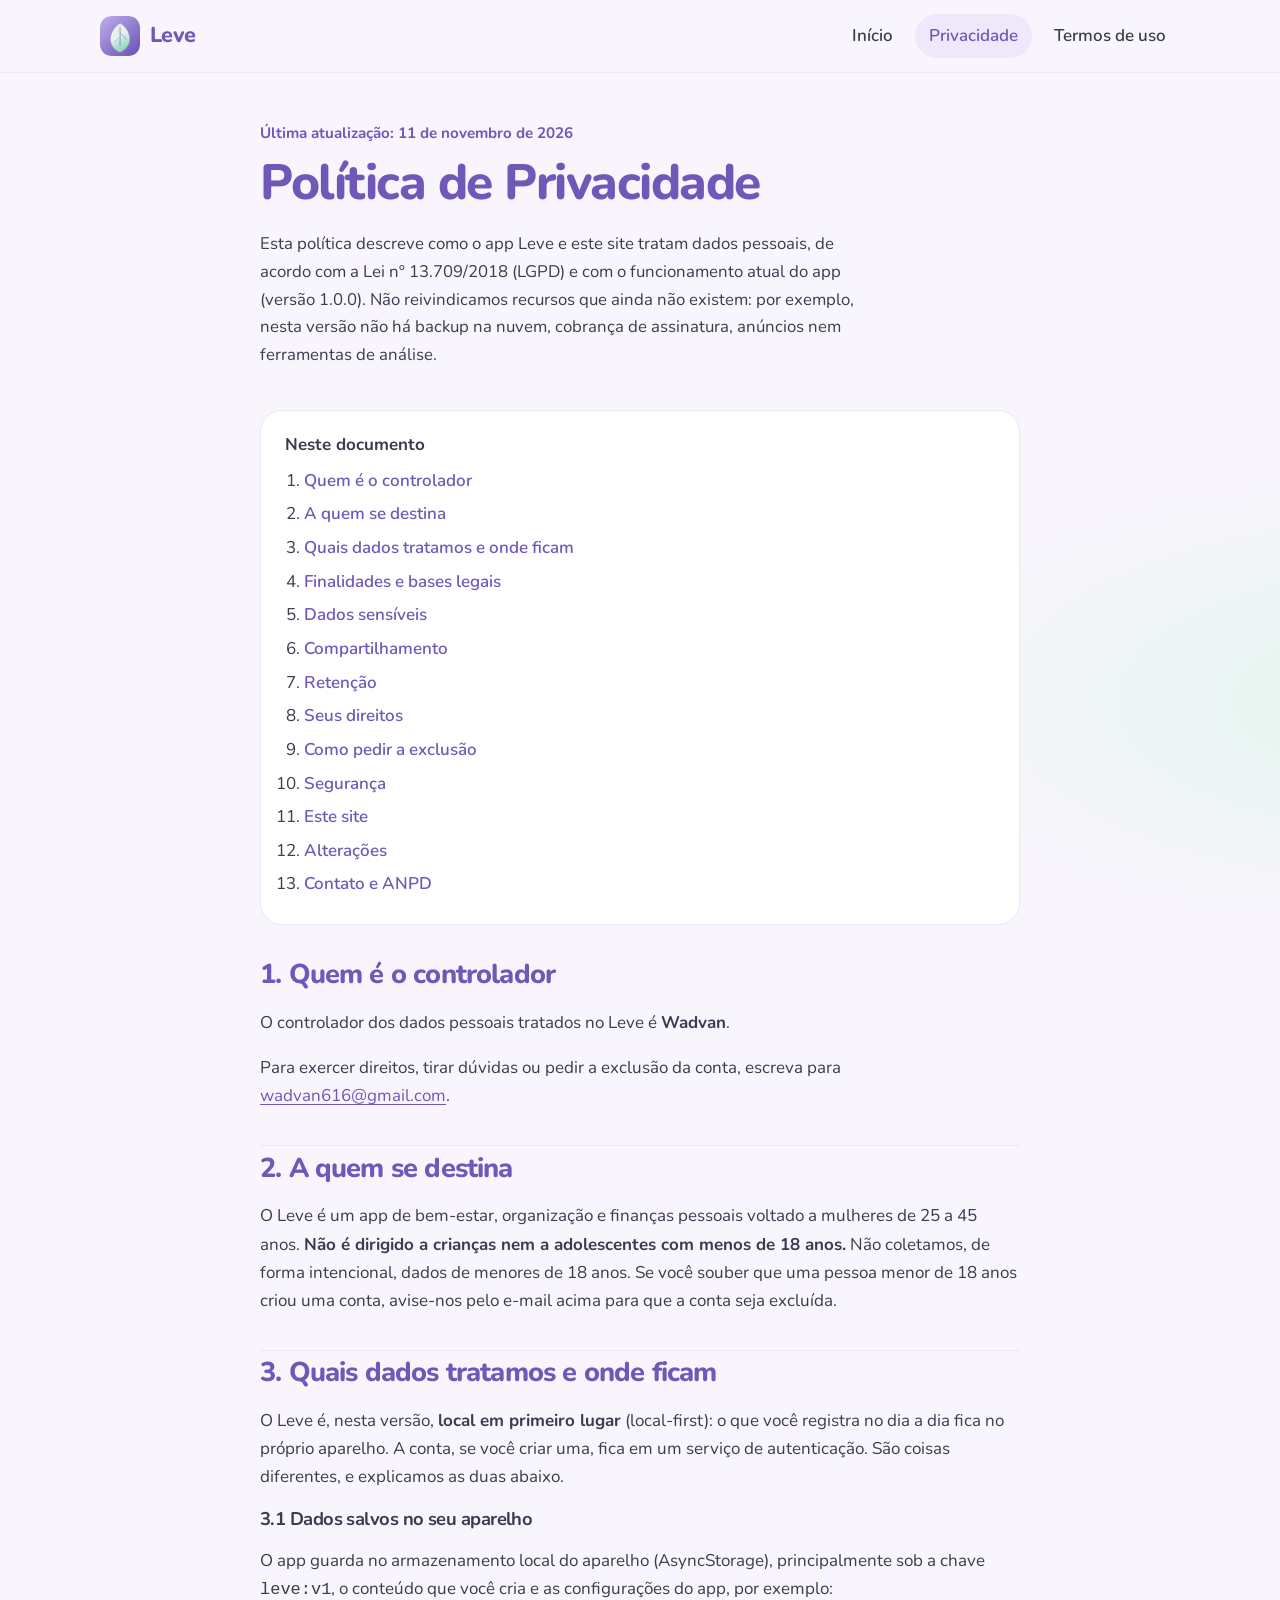
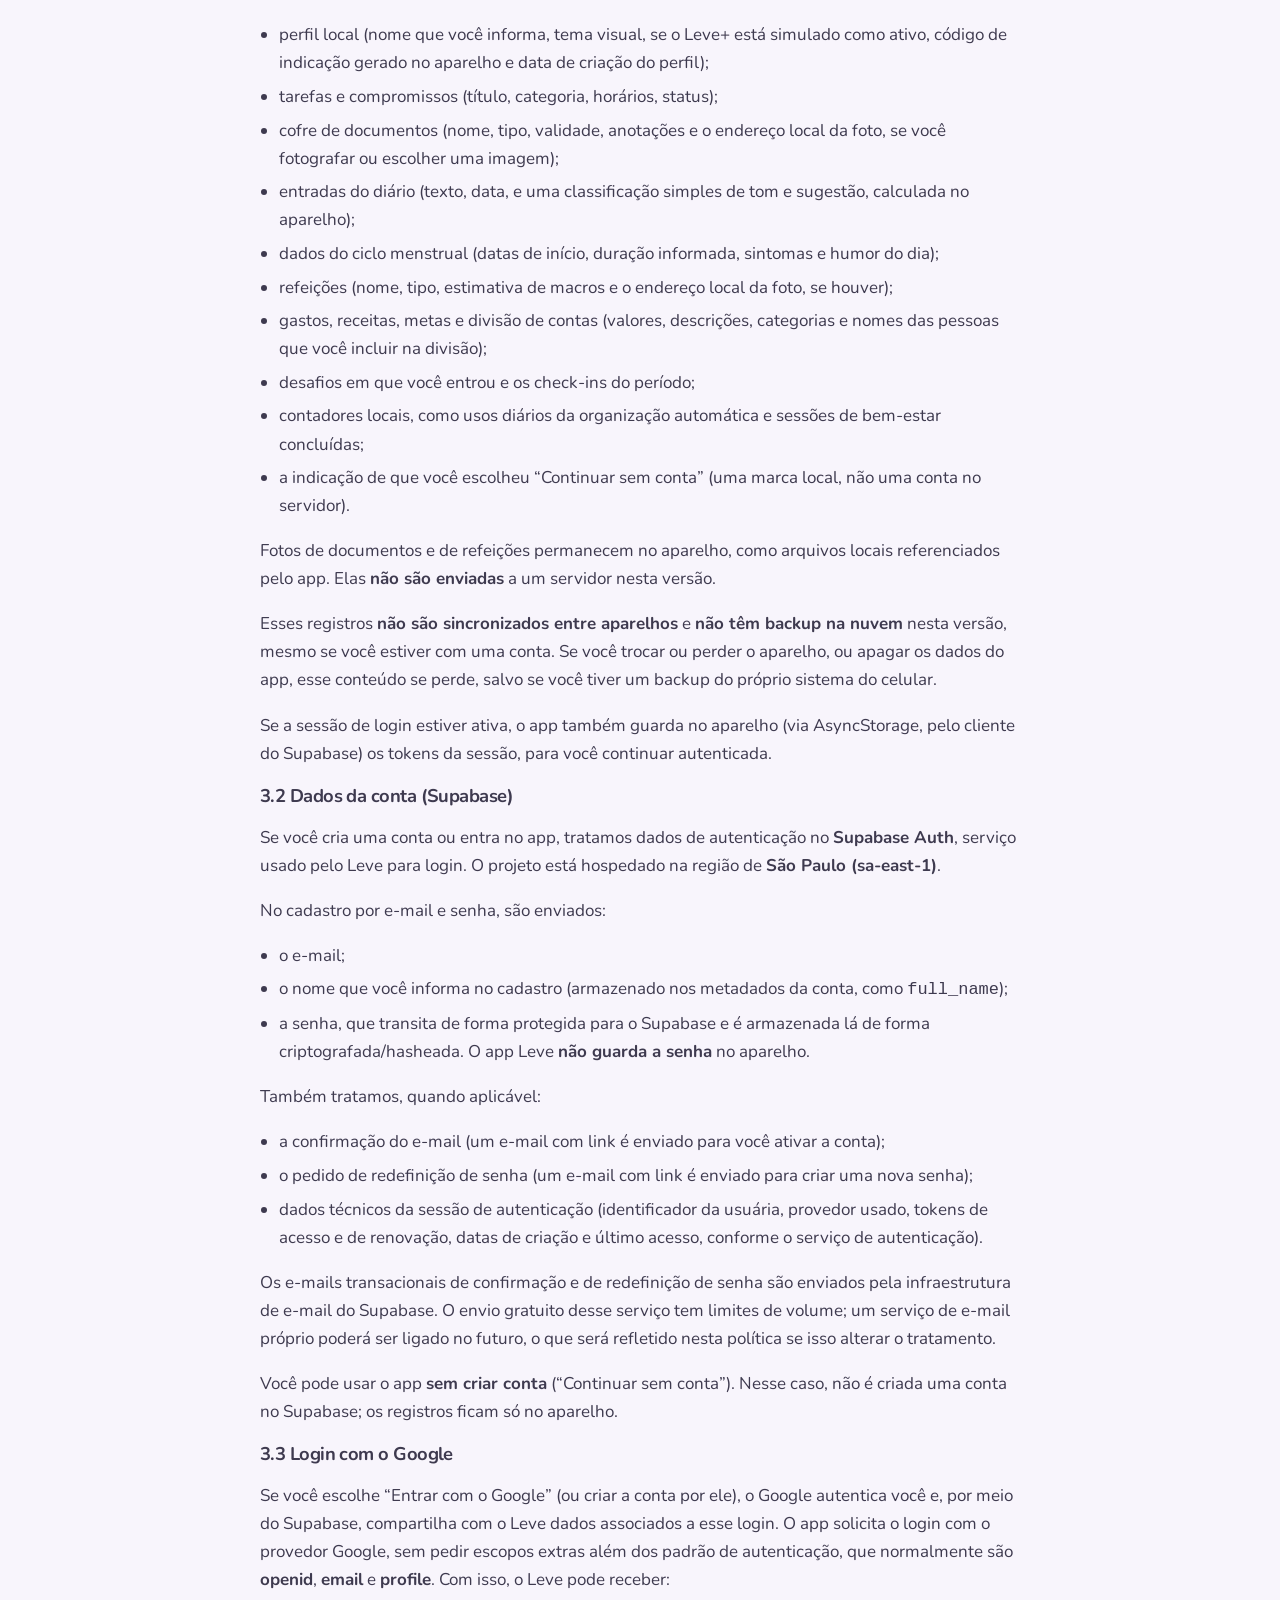
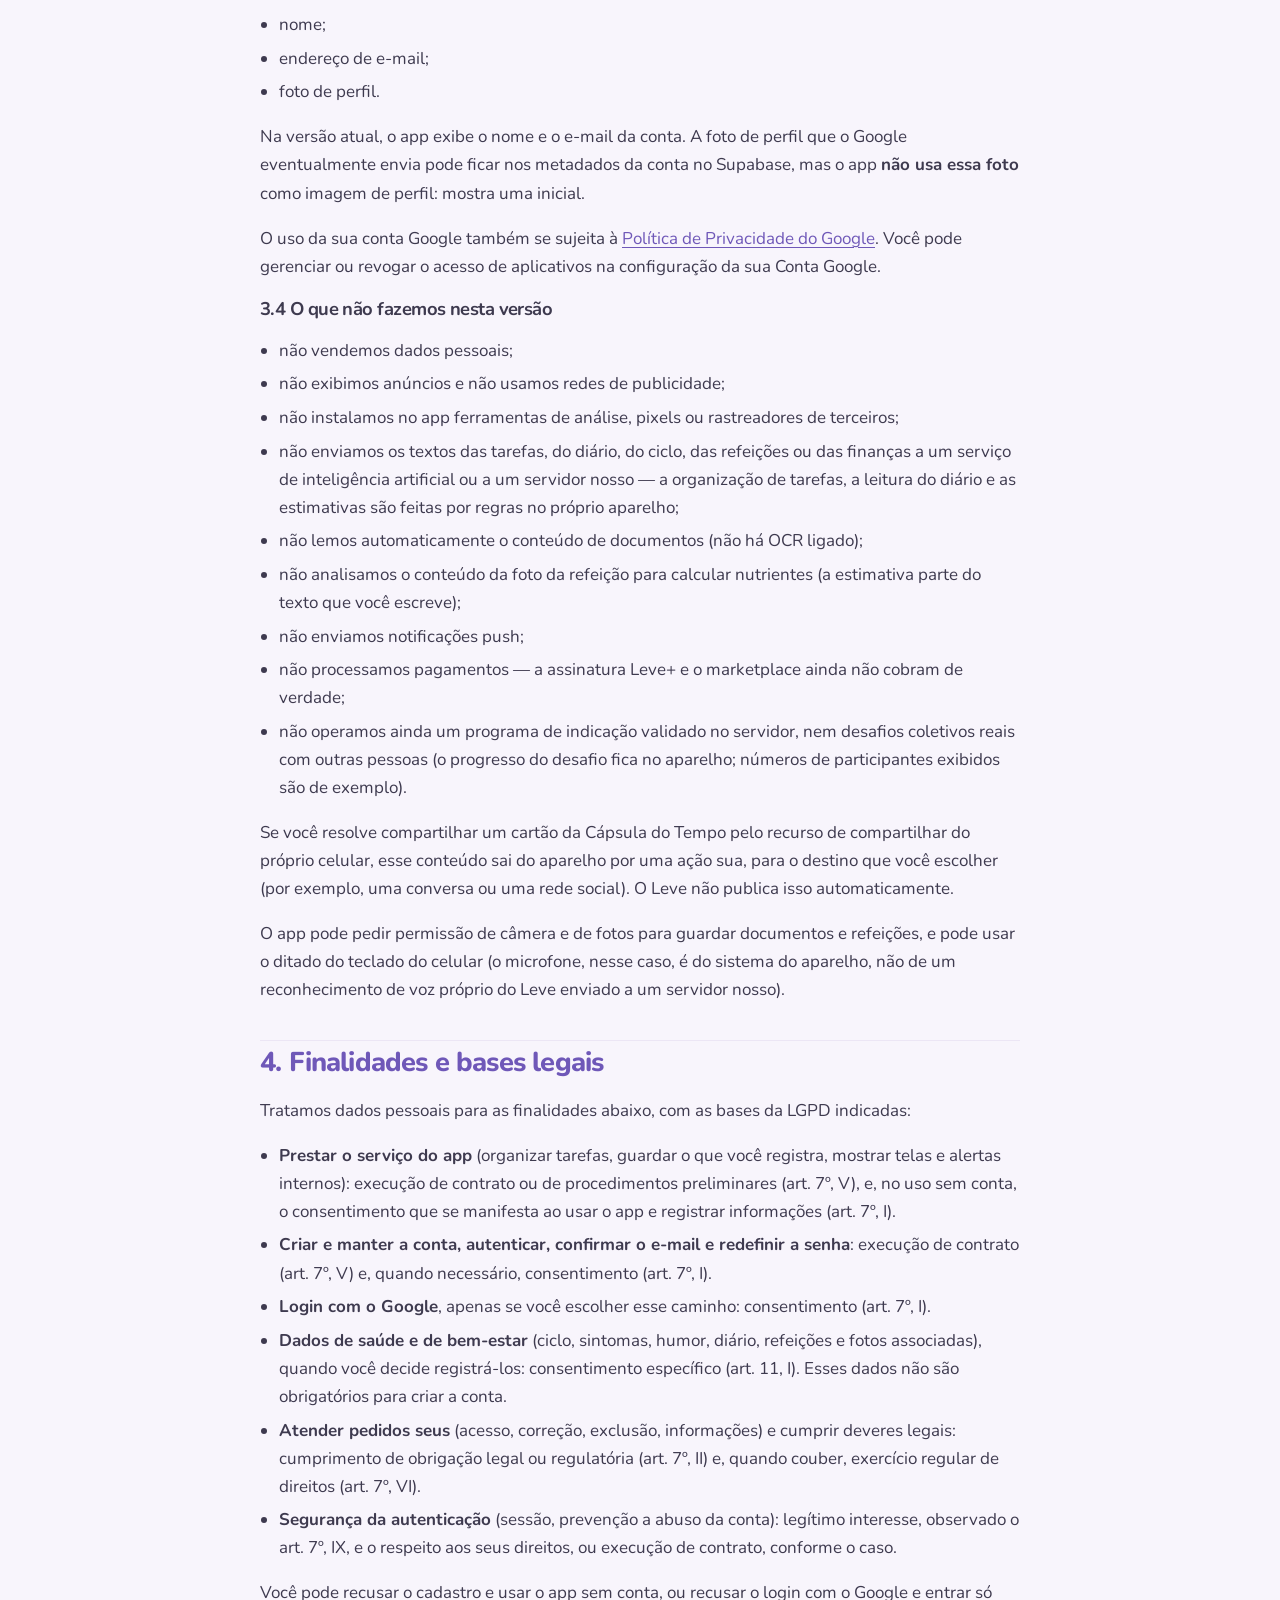
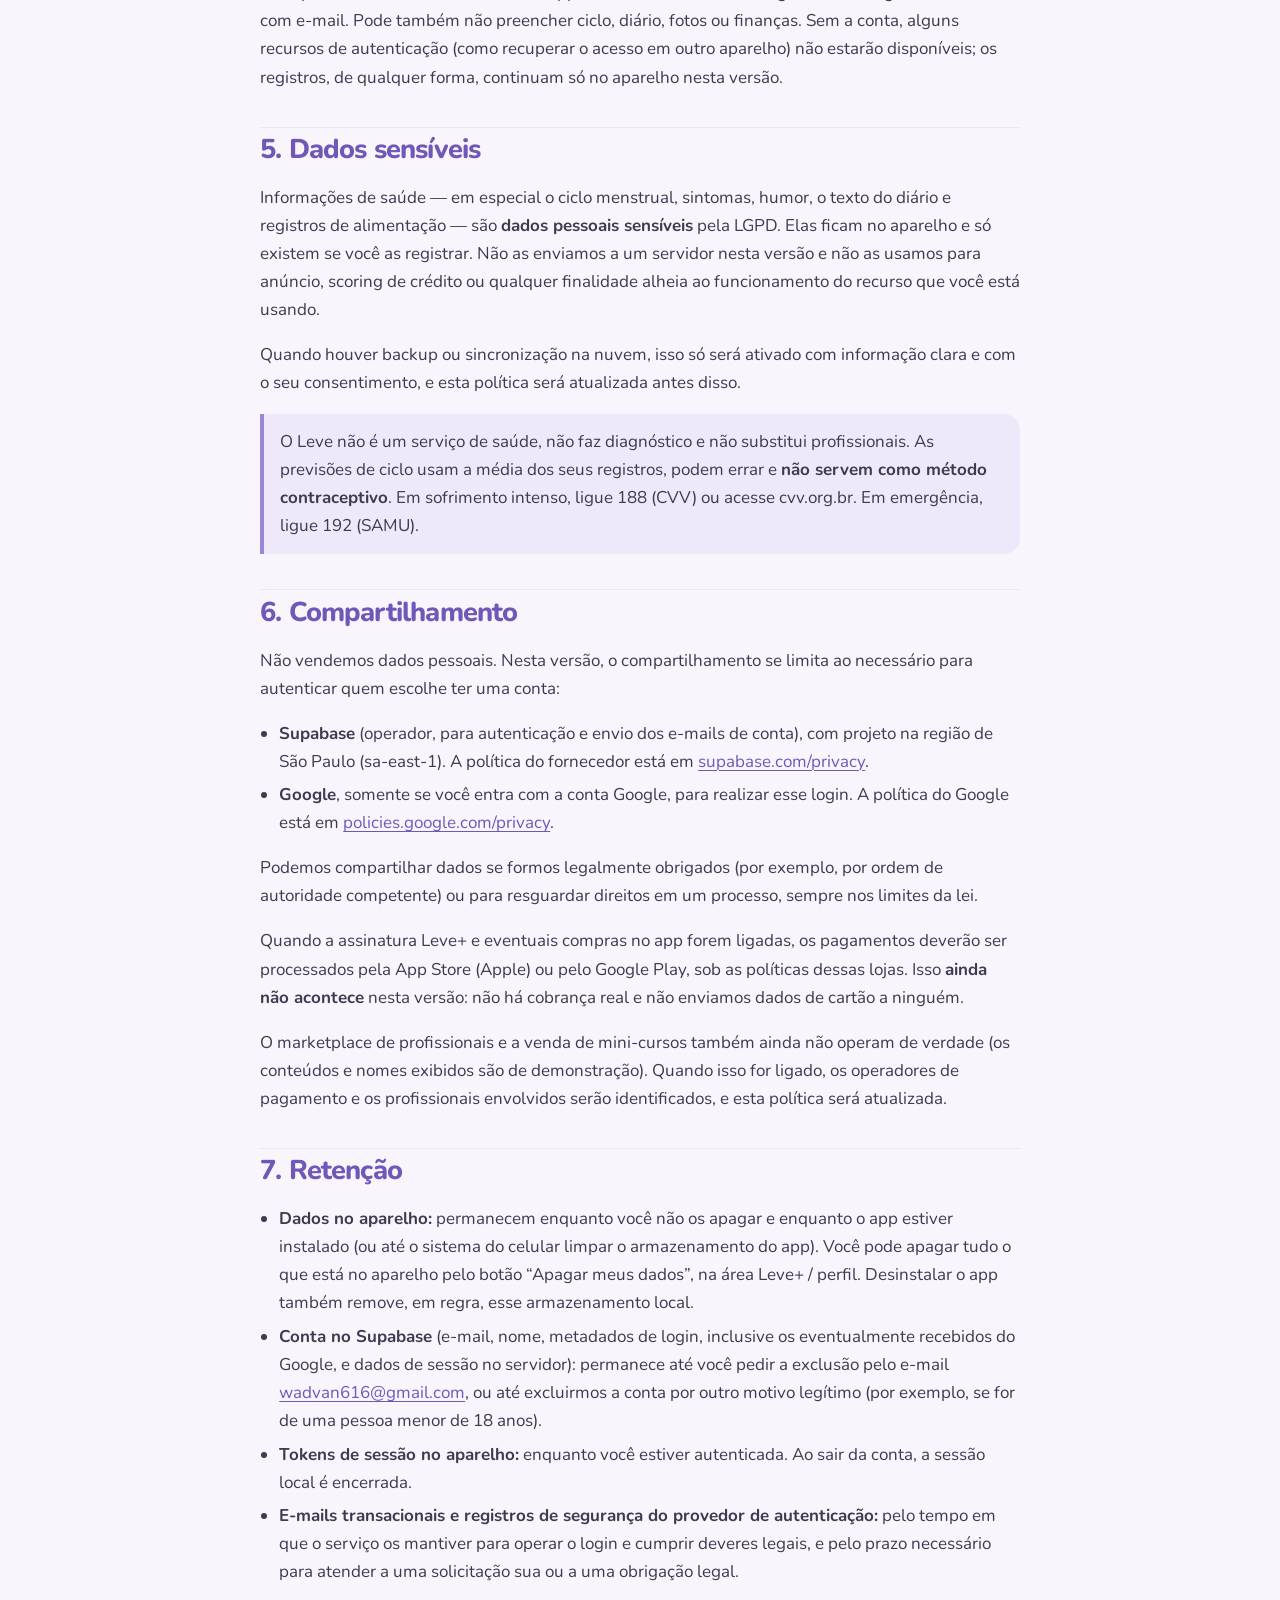
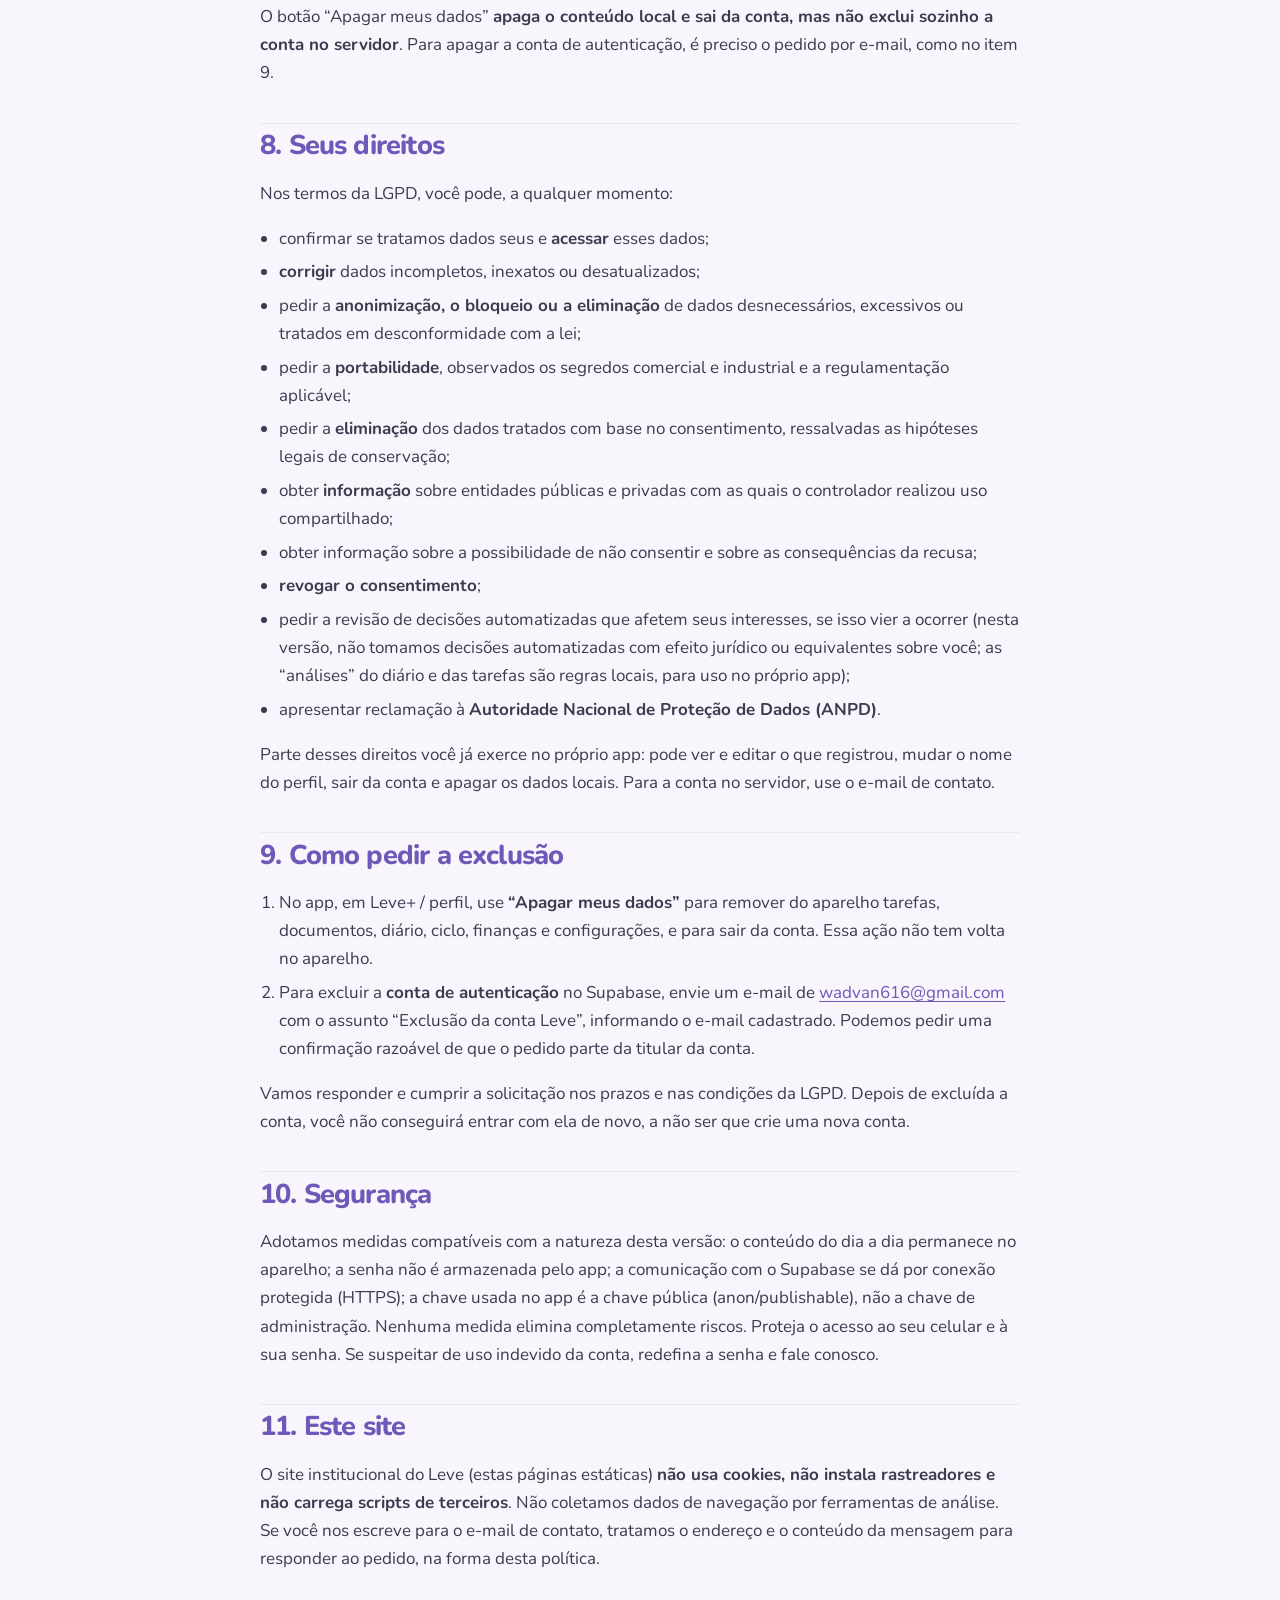
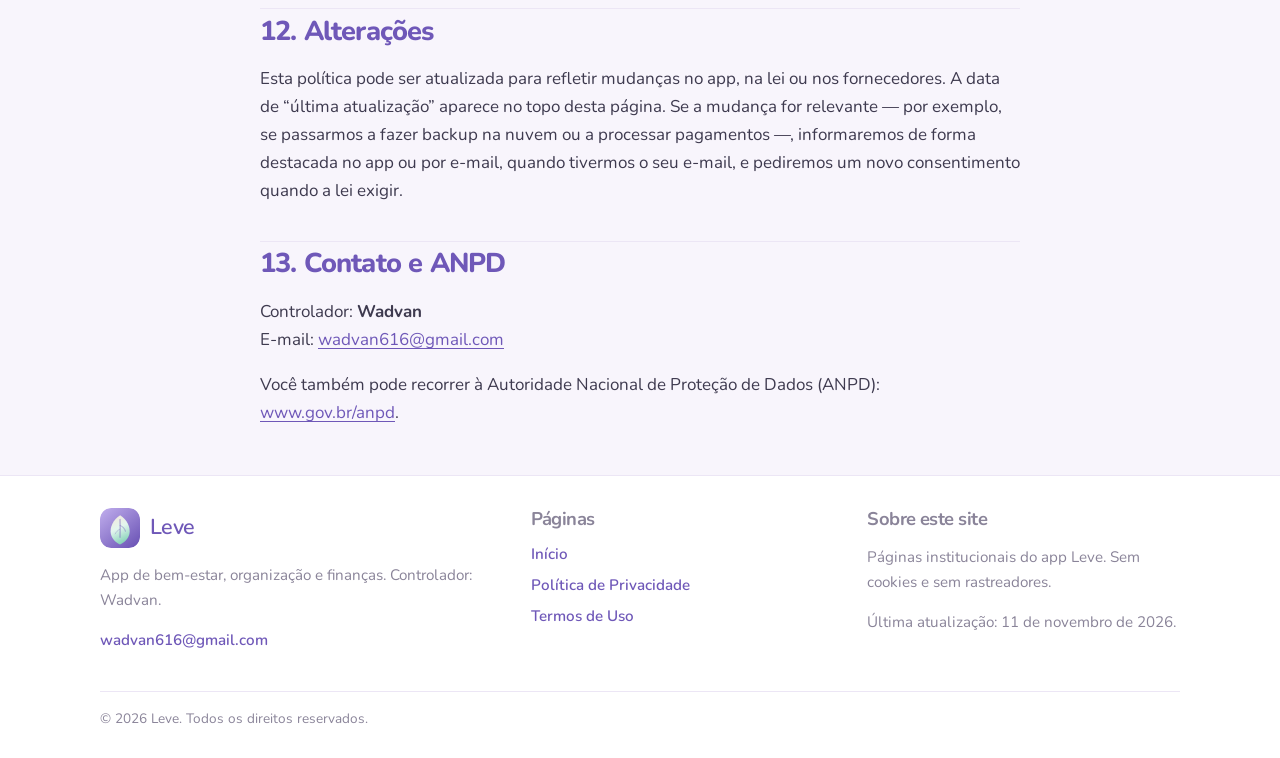
==== privacidade.html @ 6700d09f "Site do Leve" ====
<!DOCTYPE html>
<html lang="pt-BR">
<head>
  <meta charset="utf-8">
  <meta name="viewport" content="width=device-width, initial-scale=1">
  <meta name="description" content="Política de Privacidade do app Leve, em conformidade com a LGPD. Explica quais dados são tratados, onde ficam e como exercer seus direitos.">
  <meta name="theme-color" content="#9C86D9">
  <title>Política de Privacidade — Leve</title>
  <link rel="icon" href="favicon-32.png" type="image/png" sizes="32x32">
  <link rel="icon" href="favicon-48.png" type="image/png" sizes="48x48">
  <link rel="apple-touch-icon" href="apple-touch-icon.png">
  <link rel="stylesheet" href="styles.css">
</head>
<body>
  <a class="skip" href="#conteudo">Ir para o conteúdo</a>
  <header class="site-header">
    <div class="wrap header-inner">
      <a class="brand" href="index.html">
        <img src="logo.svg" width="40" height="40" alt="">
        <span>Leve</span>
      </a>
      <input type="checkbox" id="nav-toggle" class="nav-toggle">
      <label for="nav-toggle" class="nav-button" aria-label="Abrir o menu">
        <span></span><span></span><span></span>
      </label>
      <nav class="site-nav" aria-label="Principal">
        <a href="index.html">Início</a>
        <a href="privacidade.html" aria-current="page">Privacidade</a>
        <a href="termos.html">Termos de uso</a>
      </nav>
    </div>
  </header>

  <main id="conteudo" class="legal">
    <div class="prose-wrap legal-hero">
      <p class="update">Última atualização: 11 de novembro de 2026</p>
      <h1>Política de Privacidade</h1>
      <p class="lead">Esta política descreve como o app Leve e este site tratam dados pessoais, de acordo com a Lei nº 13.709/2018 (LGPD) e com o funcionamento atual do app (versão 1.0.0). Não reivindicamos recursos que ainda não existem: por exemplo, nesta versão não há backup na nuvem, cobrança de assinatura, anúncios nem ferramentas de análise.</p>
    </div>

    <div class="prose-wrap">
      <nav class="toc" aria-label="Índice">
        <strong>Neste documento</strong>
        <ol>
          <li><a href="#controlador">Quem é o controlador</a></li>
          <li><a href="#publico">A quem se destina</a></li>
          <li><a href="#dados">Quais dados tratamos e onde ficam</a></li>
          <li><a href="#finalidades">Finalidades e bases legais</a></li>
          <li><a href="#sensiveis">Dados sensíveis</a></li>
          <li><a href="#compartilhamento">Compartilhamento</a></li>
          <li><a href="#retencao">Retenção</a></li>
          <li><a href="#direitos">Seus direitos</a></li>
          <li><a href="#exclusao">Como pedir a exclusão</a></li>
          <li><a href="#seguranca">Segurança</a></li>
          <li><a href="#site">Este site</a></li>
          <li><a href="#alteracoes">Alterações</a></li>
          <li><a href="#contato">Contato e ANPD</a></li>
        </ol>
      </nav>

      <h2 id="controlador">1. Quem é o controlador</h2>
      <p>O controlador dos dados pessoais tratados no Leve é <strong>Wadvan</strong>.</p>
      <p>Para exercer direitos, tirar dúvidas ou pedir a exclusão da conta, escreva para <a href="mailto:wadvan616@gmail.com">wadvan616@gmail.com</a>.</p>

      <h2 id="publico">2. A quem se destina</h2>
      <p>O Leve é um app de bem-estar, organização e finanças pessoais voltado a mulheres de 25 a 45 anos. <strong>Não é dirigido a crianças nem a adolescentes com menos de 18 anos.</strong> Não coletamos, de forma intencional, dados de menores de 18 anos. Se você souber que uma pessoa menor de 18 anos criou uma conta, avise-nos pelo e-mail acima para que a conta seja excluída.</p>

      <h2 id="dados">3. Quais dados tratamos e onde ficam</h2>
      <p>O Leve é, nesta versão, <strong>local em primeiro lugar</strong> (local-first): o que você registra no dia a dia fica no próprio aparelho. A conta, se você criar uma, fica em um serviço de autenticação. São coisas diferentes, e explicamos as duas abaixo.</p>

      <h3>3.1 Dados salvos no seu aparelho</h3>
      <p>O app guarda no armazenamento local do aparelho (AsyncStorage), principalmente sob a chave <code>leve:v1</code>, o conteúdo que você cria e as configurações do app, por exemplo:</p>
      <ul>
        <li>perfil local (nome que você informa, tema visual, se o Leve+ está simulado como ativo, código de indicação gerado no aparelho e data de criação do perfil);</li>
        <li>tarefas e compromissos (título, categoria, horários, status);</li>
        <li>cofre de documentos (nome, tipo, validade, anotações e o endereço local da foto, se você fotografar ou escolher uma imagem);</li>
        <li>entradas do diário (texto, data, e uma classificação simples de tom e sugestão, calculada no aparelho);</li>
        <li>dados do ciclo menstrual (datas de início, duração informada, sintomas e humor do dia);</li>
        <li>refeições (nome, tipo, estimativa de macros e o endereço local da foto, se houver);</li>
        <li>gastos, receitas, metas e divisão de contas (valores, descrições, categorias e nomes das pessoas que você incluir na divisão);</li>
        <li>desafios em que você entrou e os check-ins do período;</li>
        <li>contadores locais, como usos diários da organização automática e sessões de bem-estar concluídas;</li>
        <li>a indicação de que você escolheu “Continuar sem conta” (uma marca local, não uma conta no servidor).</li>
      </ul>
      <p>Fotos de documentos e de refeições permanecem no aparelho, como arquivos locais referenciados pelo app. Elas <strong>não são enviadas</strong> a um servidor nesta versão.</p>
      <p>Esses registros <strong>não são sincronizados entre aparelhos</strong> e <strong>não têm backup na nuvem</strong> nesta versão, mesmo se você estiver com uma conta. Se você trocar ou perder o aparelho, ou apagar os dados do app, esse conteúdo se perde, salvo se você tiver um backup do próprio sistema do celular.</p>
      <p>Se a sessão de login estiver ativa, o app também guarda no aparelho (via AsyncStorage, pelo cliente do Supabase) os tokens da sessão, para você continuar autenticada.</p>

      <h3>3.2 Dados da conta (Supabase)</h3>
      <p>Se você cria uma conta ou entra no app, tratamos dados de autenticação no <strong>Supabase Auth</strong>, serviço usado pelo Leve para login. O projeto está hospedado na região de <strong>São Paulo (sa-east-1)</strong>.</p>
      <p>No cadastro por e-mail e senha, são enviados:</p>
      <ul>
        <li>o e-mail;</li>
        <li>o nome que você informa no cadastro (armazenado nos metadados da conta, como <code>full_name</code>);</li>
        <li>a senha, que transita de forma protegida para o Supabase e é armazenada lá de forma criptografada/hasheada. O app Leve <strong>não guarda a senha</strong> no aparelho.</li>
      </ul>
      <p>Também tratamos, quando aplicável:</p>
      <ul>
        <li>a confirmação do e-mail (um e-mail com link é enviado para você ativar a conta);</li>
        <li>o pedido de redefinição de senha (um e-mail com link é enviado para criar uma nova senha);</li>
        <li>dados técnicos da sessão de autenticação (identificador da usuária, provedor usado, tokens de acesso e de renovação, datas de criação e último acesso, conforme o serviço de autenticação).</li>
      </ul>
      <p>Os e-mails transacionais de confirmação e de redefinição de senha são enviados pela infraestrutura de e-mail do Supabase. O envio gratuito desse serviço tem limites de volume; um serviço de e-mail próprio poderá ser ligado no futuro, o que será refletido nesta política se isso alterar o tratamento.</p>
      <p>Você pode usar o app <strong>sem criar conta</strong> (“Continuar sem conta”). Nesse caso, não é criada uma conta no Supabase; os registros ficam só no aparelho.</p>

      <h3>3.3 Login com o Google</h3>
      <p>Se você escolhe “Entrar com o Google” (ou criar a conta por ele), o Google autentica você e, por meio do Supabase, compartilha com o Leve dados associados a esse login. O app solicita o login com o provedor Google, sem pedir escopos extras além dos padrão de autenticação, que normalmente são <strong>openid</strong>, <strong>email</strong> e <strong>profile</strong>. Com isso, o Leve pode receber:</p>
      <ul>
        <li>nome;</li>
        <li>endereço de e-mail;</li>
        <li>foto de perfil.</li>
      </ul>
      <p>Na versão atual, o app exibe o nome e o e-mail da conta. A foto de perfil que o Google eventualmente envia pode ficar nos metadados da conta no Supabase, mas o app <strong>não usa essa foto</strong> como imagem de perfil: mostra uma inicial.</p>
      <p>O uso da sua conta Google também se sujeita à <a href="https://policies.google.com/privacy">Política de Privacidade do Google</a>. Você pode gerenciar ou revogar o acesso de aplicativos na configuração da sua Conta Google.</p>

      <h3>3.4 O que não fazemos nesta versão</h3>
      <ul>
        <li>não vendemos dados pessoais;</li>
        <li>não exibimos anúncios e não usamos redes de publicidade;</li>
        <li>não instalamos no app ferramentas de análise, pixels ou rastreadores de terceiros;</li>
        <li>não enviamos os textos das tarefas, do diário, do ciclo, das refeições ou das finanças a um serviço de inteligência artificial ou a um servidor nosso — a organização de tarefas, a leitura do diário e as estimativas são feitas por regras no próprio aparelho;</li>
        <li>não lemos automaticamente o conteúdo de documentos (não há OCR ligado);</li>
        <li>não analisamos o conteúdo da foto da refeição para calcular nutrientes (a estimativa parte do texto que você escreve);</li>
        <li>não enviamos notificações push;</li>
        <li>não processamos pagamentos — a assinatura Leve+ e o marketplace ainda não cobram de verdade;</li>
        <li>não operamos ainda um programa de indicação validado no servidor, nem desafios coletivos reais com outras pessoas (o progresso do desafio fica no aparelho; números de participantes exibidos são de exemplo).</li>
      </ul>
      <p>Se você resolve compartilhar um cartão da Cápsula do Tempo pelo recurso de compartilhar do próprio celular, esse conteúdo sai do aparelho por uma ação sua, para o destino que você escolher (por exemplo, uma conversa ou uma rede social). O Leve não publica isso automaticamente.</p>
      <p>O app pode pedir permissão de câmera e de fotos para guardar documentos e refeições, e pode usar o ditado do teclado do celular (o microfone, nesse caso, é do sistema do aparelho, não de um reconhecimento de voz próprio do Leve enviado a um servidor nosso).</p>

      <h2 id="finalidades">4. Finalidades e bases legais</h2>
      <p>Tratamos dados pessoais para as finalidades abaixo, com as bases da LGPD indicadas:</p>
      <ul>
        <li><strong>Prestar o serviço do app</strong> (organizar tarefas, guardar o que você registra, mostrar telas e alertas internos): execução de contrato ou de procedimentos preliminares (art. 7º, V), e, no uso sem conta, o consentimento que se manifesta ao usar o app e registrar informações (art. 7º, I).</li>
        <li><strong>Criar e manter a conta, autenticar, confirmar o e-mail e redefinir a senha</strong>: execução de contrato (art. 7º, V) e, quando necessário, consentimento (art. 7º, I).</li>
        <li><strong>Login com o Google</strong>, apenas se você escolher esse caminho: consentimento (art. 7º, I).</li>
        <li><strong>Dados de saúde e de bem-estar</strong> (ciclo, sintomas, humor, diário, refeições e fotos associadas), quando você decide registrá-los: consentimento específico (art. 11, I). Esses dados não são obrigatórios para criar a conta.</li>
        <li><strong>Atender pedidos seus</strong> (acesso, correção, exclusão, informações) e cumprir deveres legais: cumprimento de obrigação legal ou regulatória (art. 7º, II) e, quando couber, exercício regular de direitos (art. 7º, VI).</li>
        <li><strong>Segurança da autenticação</strong> (sessão, prevenção a abuso da conta): legítimo interesse, observado o art. 7º, IX, e o respeito aos seus direitos, ou execução de contrato, conforme o caso.</li>
      </ul>
      <p>Você pode recusar o cadastro e usar o app sem conta, ou recusar o login com o Google e entrar só com e-mail. Pode também não preencher ciclo, diário, fotos ou finanças. Sem a conta, alguns recursos de autenticação (como recuperar o acesso em outro aparelho) não estarão disponíveis; os registros, de qualquer forma, continuam só no aparelho nesta versão.</p>

      <h2 id="sensiveis">5. Dados sensíveis</h2>
      <p>Informações de saúde — em especial o ciclo menstrual, sintomas, humor, o texto do diário e registros de alimentação — são <strong>dados pessoais sensíveis</strong> pela LGPD. Elas ficam no aparelho e só existem se você as registrar. Não as enviamos a um servidor nesta versão e não as usamos para anúncio, scoring de crédito ou qualquer finalidade alheia ao funcionamento do recurso que você está usando.</p>
      <p>Quando houver backup ou sincronização na nuvem, isso só será ativado com informação clara e com o seu consentimento, e esta política será atualizada antes disso.</p>
      <div class="callout">O Leve não é um serviço de saúde, não faz diagnóstico e não substitui profissionais. As previsões de ciclo usam a média dos seus registros, podem errar e <strong>não servem como método contraceptivo</strong>. Em sofrimento intenso, ligue 188 (CVV) ou acesse cvv.org.br. Em emergência, ligue 192 (SAMU).</div>

      <h2 id="compartilhamento">6. Compartilhamento</h2>
      <p>Não vendemos dados pessoais. Nesta versão, o compartilhamento se limita ao necessário para autenticar quem escolhe ter uma conta:</p>
      <ul>
        <li><strong>Supabase</strong> (operador, para autenticação e envio dos e-mails de conta), com projeto na região de São Paulo (sa-east-1). A política do fornecedor está em <a href="https://supabase.com/privacy">supabase.com/privacy</a>.</li>
        <li><strong>Google</strong>, somente se você entra com a conta Google, para realizar esse login. A política do Google está em <a href="https://policies.google.com/privacy">policies.google.com/privacy</a>.</li>
      </ul>
      <p>Podemos compartilhar dados se formos legalmente obrigados (por exemplo, por ordem de autoridade competente) ou para resguardar direitos em um processo, sempre nos limites da lei.</p>
      <p>Quando a assinatura Leve+ e eventuais compras no app forem ligadas, os pagamentos deverão ser processados pela App Store (Apple) ou pelo Google Play, sob as políticas dessas lojas. Isso <strong>ainda não acontece</strong> nesta versão: não há cobrança real e não enviamos dados de cartão a ninguém.</p>
      <p>O marketplace de profissionais e a venda de mini-cursos também ainda não operam de verdade (os conteúdos e nomes exibidos são de demonstração). Quando isso for ligado, os operadores de pagamento e os profissionais envolvidos serão identificados, e esta política será atualizada.</p>

      <h2 id="retencao">7. Retenção</h2>
      <ul>
        <li><strong>Dados no aparelho:</strong> permanecem enquanto você não os apagar e enquanto o app estiver instalado (ou até o sistema do celular limpar o armazenamento do app). Você pode apagar tudo o que está no aparelho pelo botão “Apagar meus dados”, na área Leve+ / perfil. Desinstalar o app também remove, em regra, esse armazenamento local.</li>
        <li><strong>Conta no Supabase</strong> (e-mail, nome, metadados de login, inclusive os eventualmente recebidos do Google, e dados de sessão no servidor): permanece até você pedir a exclusão pelo e-mail <a href="mailto:wadvan616@gmail.com">wadvan616@gmail.com</a>, ou até excluirmos a conta por outro motivo legítimo (por exemplo, se for de uma pessoa menor de 18 anos).</li>
        <li><strong>Tokens de sessão no aparelho:</strong> enquanto você estiver autenticada. Ao sair da conta, a sessão local é encerrada.</li>
        <li><strong>E-mails transacionais e registros de segurança do provedor de autenticação:</strong> pelo tempo em que o serviço os mantiver para operar o login e cumprir deveres legais, e pelo prazo necessário para atender a uma solicitação sua ou a uma obrigação legal.</li>
      </ul>
      <p>O botão “Apagar meus dados” <strong>apaga o conteúdo local e sai da conta, mas não exclui sozinho a conta no servidor</strong>. Para apagar a conta de autenticação, é preciso o pedido por e-mail, como no item 9.</p>

      <h2 id="direitos">8. Seus direitos</h2>
      <p>Nos termos da LGPD, você pode, a qualquer momento:</p>
      <ul>
        <li>confirmar se tratamos dados seus e <strong>acessar</strong> esses dados;</li>
        <li><strong>corrigir</strong> dados incompletos, inexatos ou desatualizados;</li>
        <li>pedir a <strong>anonimização, o bloqueio ou a eliminação</strong> de dados desnecessários, excessivos ou tratados em desconformidade com a lei;</li>
        <li>pedir a <strong>portabilidade</strong>, observados os segredos comercial e industrial e a regulamentação aplicável;</li>
        <li>pedir a <strong>eliminação</strong> dos dados tratados com base no consentimento, ressalvadas as hipóteses legais de conservação;</li>
        <li>obter <strong>informação</strong> sobre entidades públicas e privadas com as quais o controlador realizou uso compartilhado;</li>
        <li>obter informação sobre a possibilidade de não consentir e sobre as consequências da recusa;</li>
        <li><strong>revogar o consentimento</strong>;</li>
        <li>pedir a revisão de decisões automatizadas que afetem seus interesses, se isso vier a ocorrer (nesta versão, não tomamos decisões automatizadas com efeito jurídico ou equivalentes sobre você; as “análises” do diário e das tarefas são regras locais, para uso no próprio app);</li>
        <li>apresentar reclamação à <strong>Autoridade Nacional de Proteção de Dados (ANPD)</strong>.</li>
      </ul>
      <p>Parte desses direitos você já exerce no próprio app: pode ver e editar o que registrou, mudar o nome do perfil, sair da conta e apagar os dados locais. Para a conta no servidor, use o e-mail de contato.</p>

      <h2 id="exclusao">9. Como pedir a exclusão</h2>
      <ol>
        <li>No app, em Leve+ / perfil, use <strong>“Apagar meus dados”</strong> para remover do aparelho tarefas, documentos, diário, ciclo, finanças e configurações, e para sair da conta. Essa ação não tem volta no aparelho.</li>
        <li>Para excluir a <strong>conta de autenticação</strong> no Supabase, envie um e-mail de <a href="mailto:wadvan616@gmail.com?subject=Exclusao%20da%20conta%20Leve">wadvan616@gmail.com</a> com o assunto “Exclusão da conta Leve”, informando o e-mail cadastrado. Podemos pedir uma confirmação razoável de que o pedido parte da titular da conta.</li>
      </ol>
      <p>Vamos responder e cumprir a solicitação nos prazos e nas condições da LGPD. Depois de excluída a conta, você não conseguirá entrar com ela de novo, a não ser que crie uma nova conta.</p>

      <h2 id="seguranca">10. Segurança</h2>
      <p>Adotamos medidas compatíveis com a natureza desta versão: o conteúdo do dia a dia permanece no aparelho; a senha não é armazenada pelo app; a comunicação com o Supabase se dá por conexão protegida (HTTPS); a chave usada no app é a chave pública (anon/publishable), não a chave de administração. Nenhuma medida elimina completamente riscos. Proteja o acesso ao seu celular e à sua senha. Se suspeitar de uso indevido da conta, redefina a senha e fale conosco.</p>

      <h2 id="site">11. Este site</h2>
      <p>O site institucional do Leve (estas páginas estáticas) <strong>não usa cookies, não instala rastreadores e não carrega scripts de terceiros</strong>. Não coletamos dados de navegação por ferramentas de análise. Se você nos escreve para o e-mail de contato, tratamos o endereço e o conteúdo da mensagem para responder ao pedido, na forma desta política.</p>

      <h2 id="alteracoes">12. Alterações</h2>
      <p>Esta política pode ser atualizada para refletir mudanças no app, na lei ou nos fornecedores. A data de “última atualização” aparece no topo desta página. Se a mudança for relevante — por exemplo, se passarmos a fazer backup na nuvem ou a processar pagamentos —, informaremos de forma destacada no app ou por e-mail, quando tivermos o seu e-mail, e pediremos um novo consentimento quando a lei exigir.</p>

      <h2 id="contato">13. Contato e ANPD</h2>
      <p>Controlador: <strong>Wadvan</strong><br>
      E-mail: <a href="mailto:wadvan616@gmail.com">wadvan616@gmail.com</a></p>
      <p>Você também pode recorrer à Autoridade Nacional de Proteção de Dados (ANPD): <a href="https://www.gov.br/anpd/">www.gov.br/anpd</a>.</p>
    </div>
  </main>

  <footer class="site-footer">
    <div class="wrap footer-grid">
      <div>
        <a class="brand" href="index.html">
          <img src="logo.svg" width="40" height="40" alt="">
          <span>Leve</span>
        </a>
        <p>App de bem-estar, organização e finanças. Controlador: Wadvan.</p>
        <p><a href="mailto:wadvan616@gmail.com">wadvan616@gmail.com</a></p>
      </div>
      <div>
        <h3>Páginas</h3>
        <ul>
          <li><a href="index.html">Início</a></li>
          <li><a href="privacidade.html">Política de Privacidade</a></li>
          <li><a href="termos.html">Termos de Uso</a></li>
        </ul>
      </div>
      <div>
        <h3>Sobre este site</h3>
        <p>Páginas institucionais do app Leve. Sem cookies e sem rastreadores.</p>
        <p>Última atualização: 11 de novembro de 2026.</p>
      </div>
    </div>
    <div class="wrap fineprint">© 2026 Leve. Todos os direitos reservados.</div>
  </footer>
</body>
</html>
---- styles.css ----
@font-face {
  font-family: Nunito;
  src: url("Nunito-400.woff") format("woff");
  font-weight: 400;
  font-style: normal;
  font-display: swap;
}
@font-face {
  font-family: Nunito;
  src: url("Nunito-600.woff") format("woff");
  font-weight: 600;
  font-style: normal;
  font-display: swap;
}
@font-face {
  font-family: Nunito;
  src: url("Nunito-700.woff") format("woff");
  font-weight: 700;
  font-style: normal;
  font-display: swap;
}
@font-face {
  font-family: Nunito;
  src: url("Nunito-800.woff") format("woff");
  font-weight: 800;
  font-style: normal;
  font-display: swap;
}

:root {
  --primary: #9c86d9;
  --primary-dark: #6f58b8;
  --primary-soft: #eee8fa;
  --accent: #7fcfb4;
  --accent-soft: #e3f5ee;
  --sand: #f3e9dc;
  --sand-deep: #e8d7c0;
  --bg: #f8f5fc;
  --card: #ffffff;
  --text: #3e3a4f;
  --muted: #8a8499;
  --border: #ece6f5;
  --late: #e0524f;
  --radius: 22px;
  --radius-sm: 16px;
  --shadow: 0 10px 30px rgba(111, 88, 184, 0.08);
  --max: 1080px;
  --prose: 760px;
}

* { box-sizing: border-box; }
html { scroll-behavior: smooth; }
body {
  margin: 0;
  font-family: Nunito, "Segoe UI", sans-serif;
  color: var(--text);
  background:
    radial-gradient(1200px 500px at 10% -10%, #eee8fa 0%, transparent 60%),
    radial-gradient(900px 400px at 110% 8%, #e3f5ee 0%, transparent 55%),
    var(--bg);
  line-height: 1.65;
  font-size: 17px;
  min-height: 100vh;
}
img { max-width: 100%; height: auto; border: 0; }
a { color: var(--primary-dark); text-decoration-thickness: 1px; text-underline-offset: 3px; }
a:hover { color: #5a4499; }
.skip {
  position: absolute;
  left: 12px;
  top: -80px;
  background: var(--primary-dark);
  color: #fff;
  padding: 8px 14px;
  border-radius: 10px;
  z-index: 100;
}
.skip:focus { top: 12px; }

.wrap {
  width: min(var(--max), calc(100% - 40px));
  margin: 0 auto;
}
.prose-wrap { width: min(var(--prose), calc(100% - 40px)); margin: 0 auto; }

.site-header {
  position: sticky;
  top: 0;
  z-index: 20;
  background: rgba(248, 245, 252, 0.9);
  backdrop-filter: blur(12px);
  border-bottom: 1px solid var(--border);
}
.header-inner {
  display: flex;
  align-items: center;
  justify-content: space-between;
  gap: 16px;
  min-height: 72px;
  position: relative;
}
.brand {
  display: flex;
  align-items: center;
  gap: 10px;
  text-decoration: none;
  color: var(--primary-dark);
  font-weight: 800;
  font-size: 1.35rem;
  letter-spacing: -0.03em;
}
.brand img { width: 40px; height: 40px; border-radius: 11px; }
.nav-toggle { position: absolute; width: 1px; height: 1px; overflow: hidden; clip: rect(0,0,0,0); }
.nav-button {
  display: none;
  width: 44px;
  height: 44px;
  border-radius: 14px;
  border: 1px solid var(--border);
  background: #fff;
  cursor: pointer;
  align-items: center;
  justify-content: center;
  flex-direction: column;
  gap: 5px;
}
.nav-button span {
  display: block;
  width: 18px;
  height: 2px;
  background: var(--primary-dark);
  border-radius: 2px;
}
.site-nav { display: flex; gap: 8px; flex-wrap: wrap; }
.site-nav a {
  text-decoration: none;
  color: var(--text);
  font-weight: 600;
  padding: 8px 14px;
  border-radius: 999px;
}
.site-nav a:hover,
.site-nav a[aria-current="page"] {
  background: var(--primary-soft);
  color: var(--primary-dark);
}

.hero {
  padding: 72px 0 40px;
  display: grid;
  grid-template-columns: 1.15fr 0.85fr;
  gap: 48px;
  align-items: center;
}
.eyebrow {
  display: inline-block;
  background: var(--accent-soft);
  color: #2f7a64;
  font-weight: 700;
  font-size: 0.85rem;
  padding: 6px 12px;
  border-radius: 999px;
  margin-bottom: 14px;
}
h1, h2, h3 { line-height: 1.2; letter-spacing: -0.03em; margin: 0 0 12px; }
h1 { font-size: clamp(2rem, 4vw, 3.1rem); font-weight: 800; color: var(--primary-dark); }
h2 { font-size: 1.7rem; font-weight: 800; color: var(--primary-dark); }
h3 { font-size: 1.15rem; font-weight: 700; }
.lead { font-size: 1.15rem; color: var(--text); max-width: 38rem; }
.muted { color: var(--muted); }
.actions { display: flex; flex-wrap: wrap; gap: 12px; margin-top: 28px; }
.btn {
  display: inline-flex;
  align-items: center;
  justify-content: center;
  gap: 8px;
  padding: 12px 20px;
  border-radius: 16px;
  font-weight: 700;
  text-decoration: none;
  border: 2px solid transparent;
}
.btn-primary { background: var(--primary-dark); color: #fff; }
.btn-primary:hover { background: #5a4499; color: #fff; }
.btn-ghost { background: #fff; color: var(--primary-dark); border-color: var(--border); }
.btn-ghost:hover { background: var(--primary-soft); color: var(--primary-dark); }

.hero-card {
  background: #fff;
  border: 1px solid var(--border);
  border-radius: 28px;
  box-shadow: var(--shadow);
  padding: 22px;
}
.palette {
  display: flex;
  gap: 8px;
  margin-bottom: 16px;
}
.swatch {
  width: 28px; height: 28px; border-radius: 50%;
  border: 2px solid #fff;
  box-shadow: 0 0 0 1px var(--border);
}
.mini-list { list-style: none; margin: 0; padding: 0; display: grid; gap: 10px; }
.mini-list li {
  display: flex;
  gap: 10px;
  align-items: flex-start;
  padding: 10px 12px;
  border-radius: 16px;
  background: var(--bg);
}
.dot {
  width: 10px; height: 10px; border-radius: 50%; margin-top: 8px; flex: 0 0 auto;
}

.section { padding: 28px 0 12px; }
.section-head { margin-bottom: 22px; max-width: 40rem; }
.grid-3, .grid-2 { display: grid; gap: 18px; }
.grid-3 { grid-template-columns: repeat(3, 1fr); }
.grid-2 { grid-template-columns: repeat(2, 1fr); }
.card {
  background: var(--card);
  border: 1px solid var(--border);
  border-radius: var(--radius);
  padding: 22px;
  box-shadow: 0 6px 18px rgba(111, 88, 184, 0.05);
}
.card.mente { background: linear-gradient(180deg, #f6f2fc 0%, #fff 42%); }
.card.corpo { background: linear-gradient(180deg, #eef8f4 0%, #fff 42%); }
.card.bolso { background: linear-gradient(180deg, #f8f1e8 0%, #fff 42%); }
.icon-pill {
  width: 44px; height: 44px; border-radius: 16px;
  display: grid; place-items: center;
  margin-bottom: 12px;
  font-size: 1.25rem;
}
.card ul { margin: 8px 0 0; padding-left: 1.15rem; }
.card li { margin: 4px 0; }

.plus {
  margin: 36px 0;
  background: linear-gradient(135deg, #6f58b8 0%, #9c86d9 55%, #7fcfb4 140%);
  color: #fff;
  border-radius: 28px;
  padding: 36px;
}
.plus h2, .plus p { color: #fff; }
.plus p { opacity: 0.95; }
.plans { display: grid; grid-template-columns: 1fr 1fr; gap: 16px; margin-top: 22px; }
.plan {
  background: rgba(255,255,255,0.16);
  border: 2px solid rgba(255,255,255,0.35);
  border-radius: 22px;
  padding: 18px 20px;
}
.plan strong { display: block; font-size: 1.8rem; font-weight: 800; letter-spacing: -0.03em; }
.note {
  background: var(--sand);
  border-radius: var(--radius);
  padding: 18px 20px;
  margin: 20px 0 8px;
  color: #5c4a32;
}
.trust { display: grid; grid-template-columns: repeat(3, 1fr); gap: 16px; margin: 12px 0 36px; }

.legal-hero { padding: 48px 0 16px; }
.legal-hero .lead { font-size: 1.05rem; }
.update {
  font-weight: 700;
  color: var(--primary-dark);
  margin: 0 0 8px;
  font-size: 0.95rem;
}
.toc {
  background: #fff;
  border: 1px solid var(--border);
  border-radius: var(--radius);
  padding: 20px 24px;
  margin: 8px 0 28px;
}
.toc ol { margin: 8px 0 0; padding-left: 1.3rem; }
.toc a { text-decoration: none; font-weight: 600; }
.legal h2 {
  margin-top: 2.2rem;
  padding-top: 0.4rem;
  border-top: 1px solid var(--border);
}
.legal h2:first-of-type { border-top: 0; margin-top: 0.4rem; }
.legal p, .legal li { overflow-wrap: anywhere; }
.legal ul, .legal ol { padding-left: 1.2rem; }
.legal li { margin: 0.35rem 0; }
.callout {
  background: var(--primary-soft);
  border-left: 4px solid var(--primary);
  border-radius: 0 16px 16px 0;
  padding: 14px 16px;
  margin: 16px 0;
}
.callout.sand { background: var(--sand); border-left-color: #c9a27a; }
.callout.mint { background: var(--accent-soft); border-left-color: var(--accent); }

.site-footer {
  margin-top: 48px;
  background: #fff;
  border-top: 1px solid var(--border);
  padding: 32px 0 28px;
  color: var(--muted);
  font-size: 0.95rem;
}
.footer-grid {
  display: grid;
  grid-template-columns: 1.3fr 1fr 1fr;
  gap: 24px;
}
.site-footer .brand { margin-bottom: 8px; }
.site-footer a { color: var(--primary-dark); text-decoration: none; font-weight: 600; }
.site-footer ul { list-style: none; margin: 0; padding: 0; display: grid; gap: 6px; }
.fineprint { margin-top: 22px; padding-top: 16px; border-top: 1px solid var(--border); font-size: 0.85rem; }

@media (max-width: 860px) {
  .hero, .grid-3, .grid-2, .plans, .trust, .footer-grid { grid-template-columns: 1fr; }
  .hero { padding-top: 36px; gap: 28px; }
  .nav-button { display: inline-flex; }
  .site-nav {
    display: none;
    position: absolute;
    top: calc(100% + 8px);
    right: 0;
    left: auto;
    background: #fff;
    border: 1px solid var(--border);
    border-radius: 18px;
    box-shadow: var(--shadow);
    padding: 10px;
    flex-direction: column;
    min-width: 220px;
  }
  .nav-toggle:checked ~ .site-nav,
  .nav-toggle:focus ~ .site-nav { display: flex; }
  .plus { padding: 24px; }
  .wrap, .prose-wrap { width: min(var(--max), calc(100% - 28px)); }
}
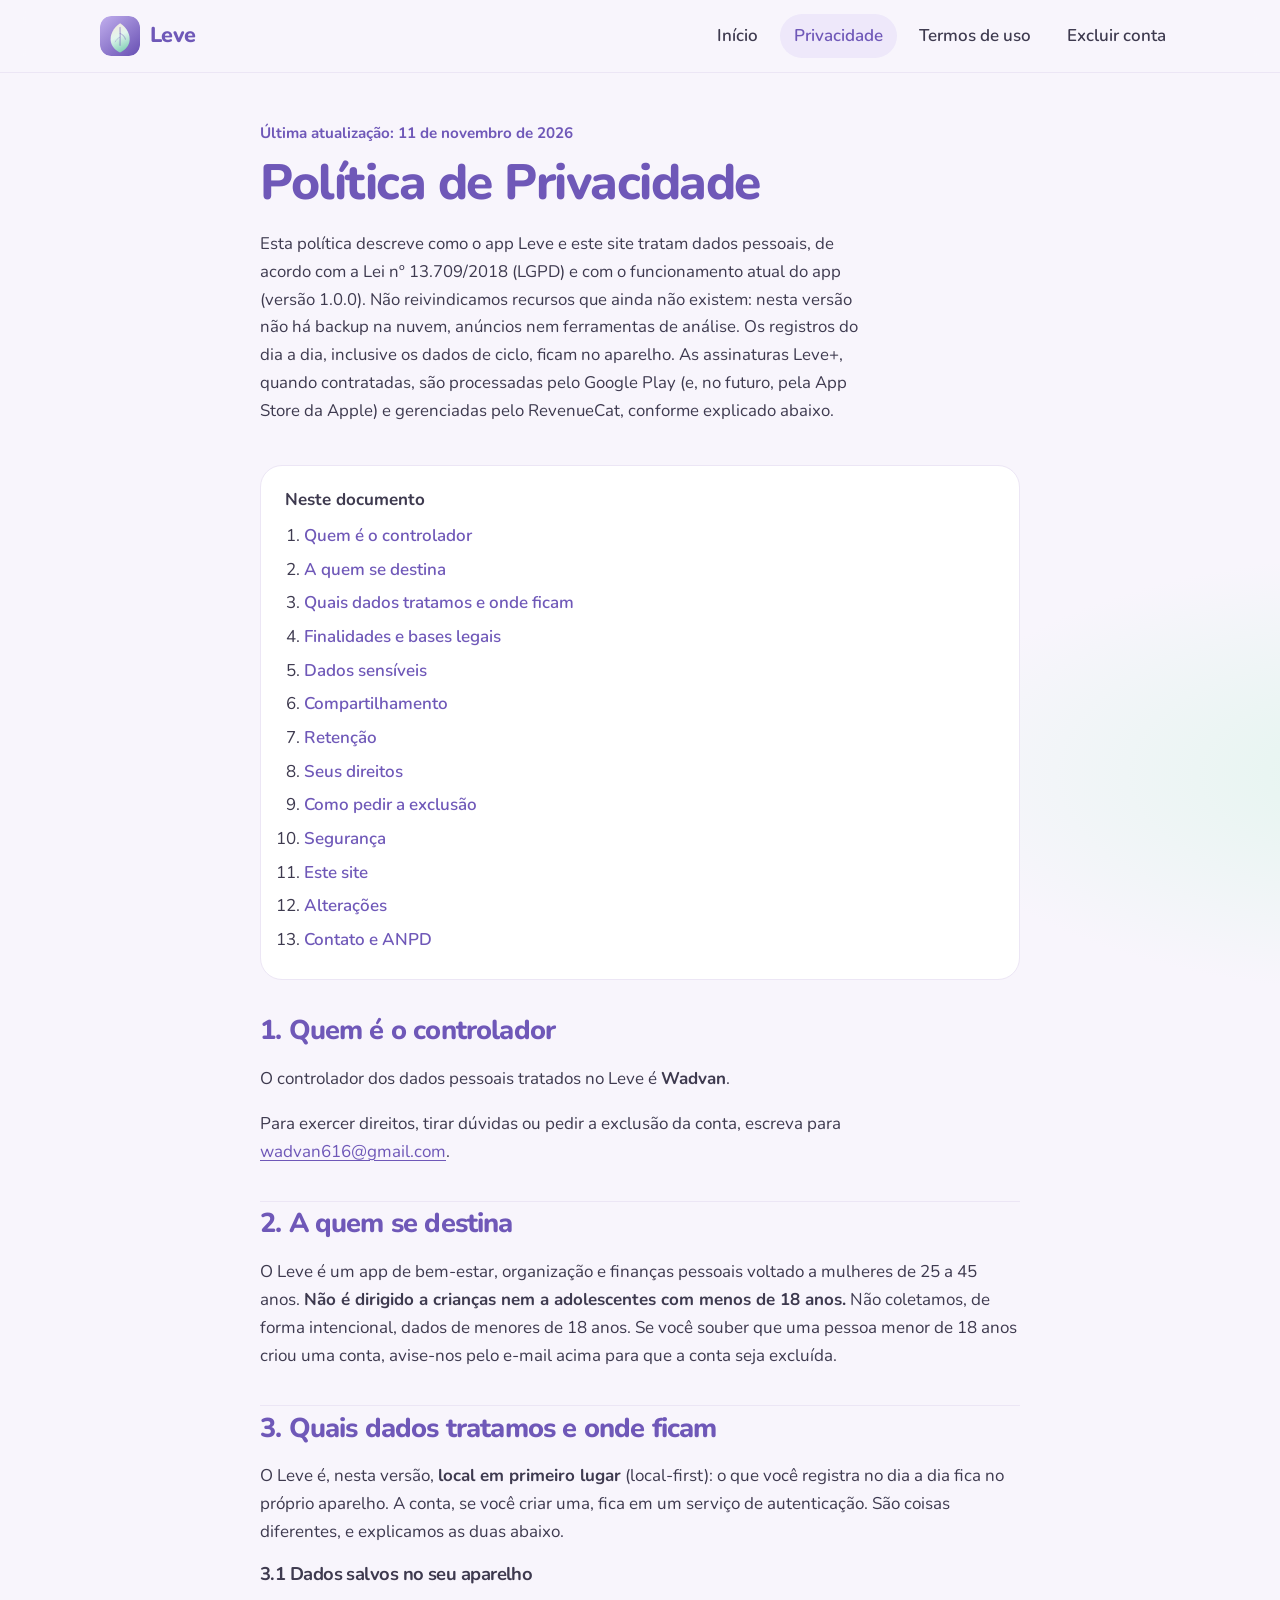
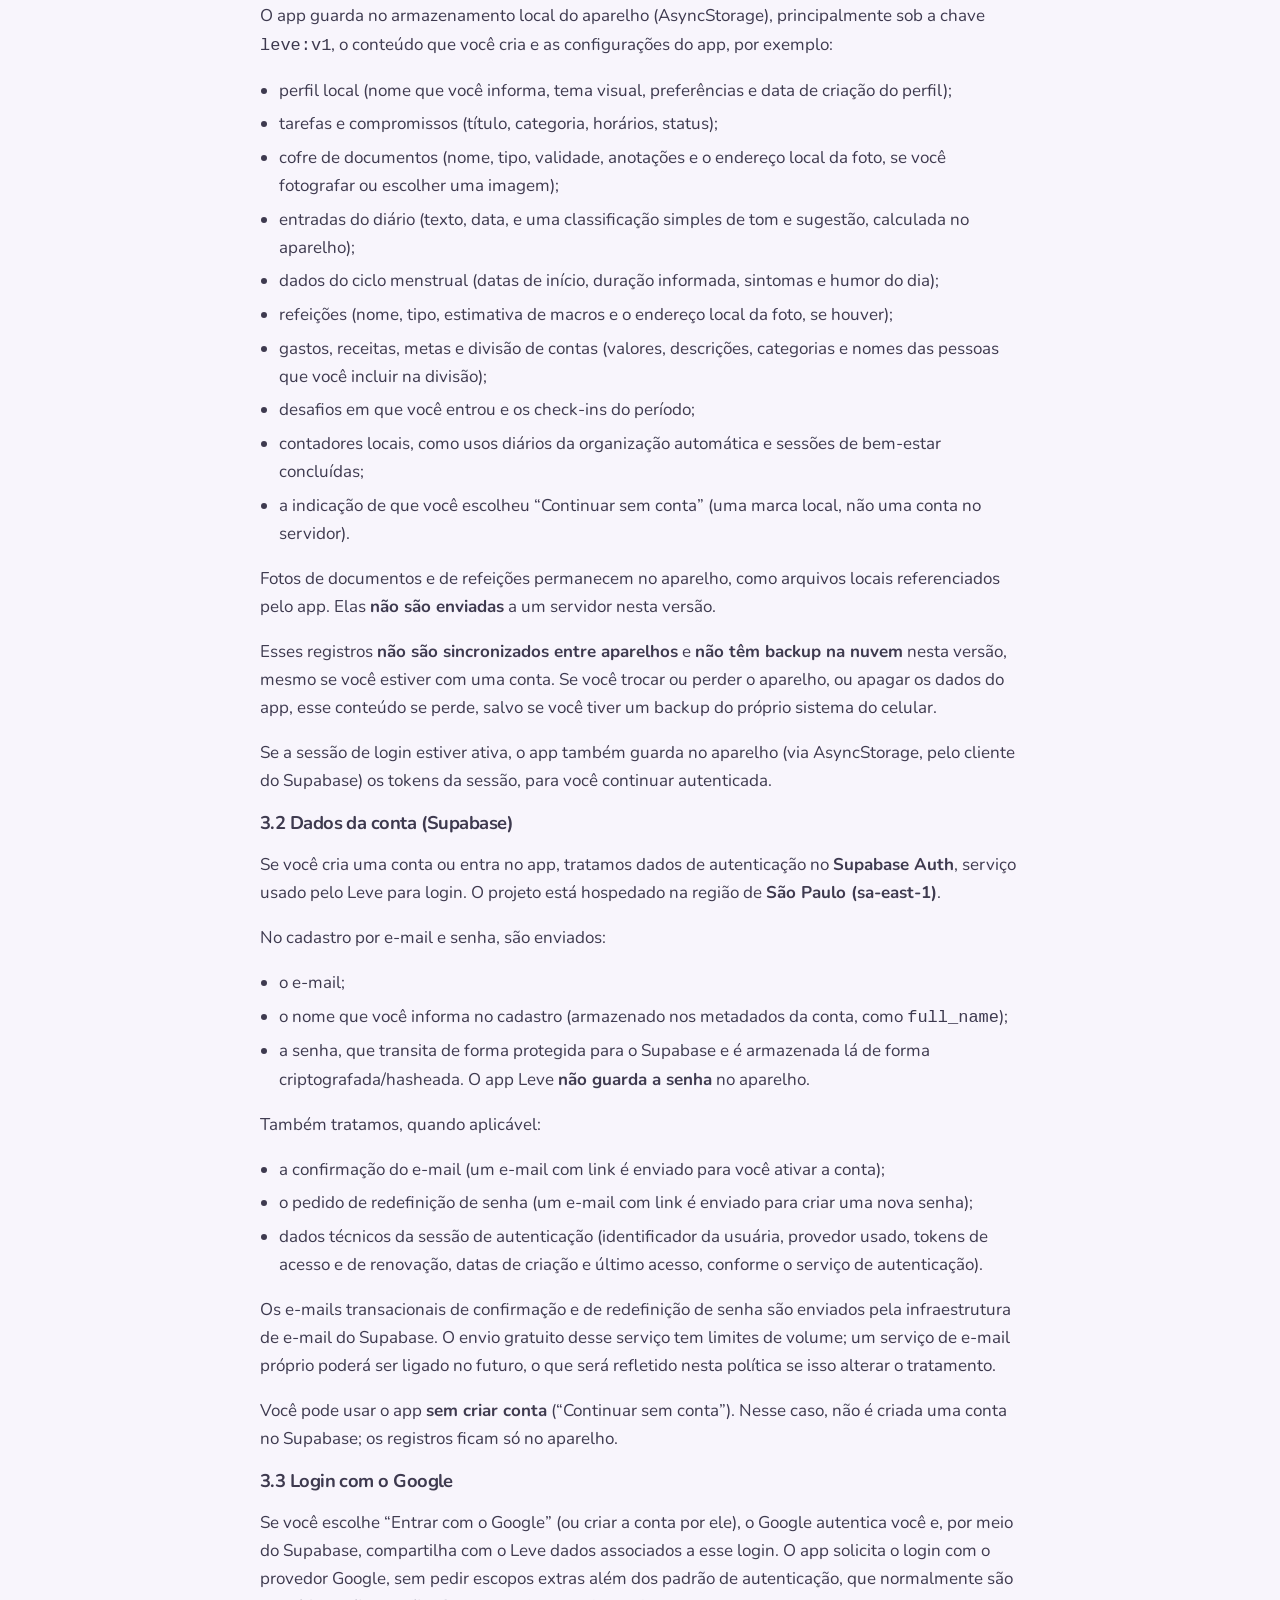
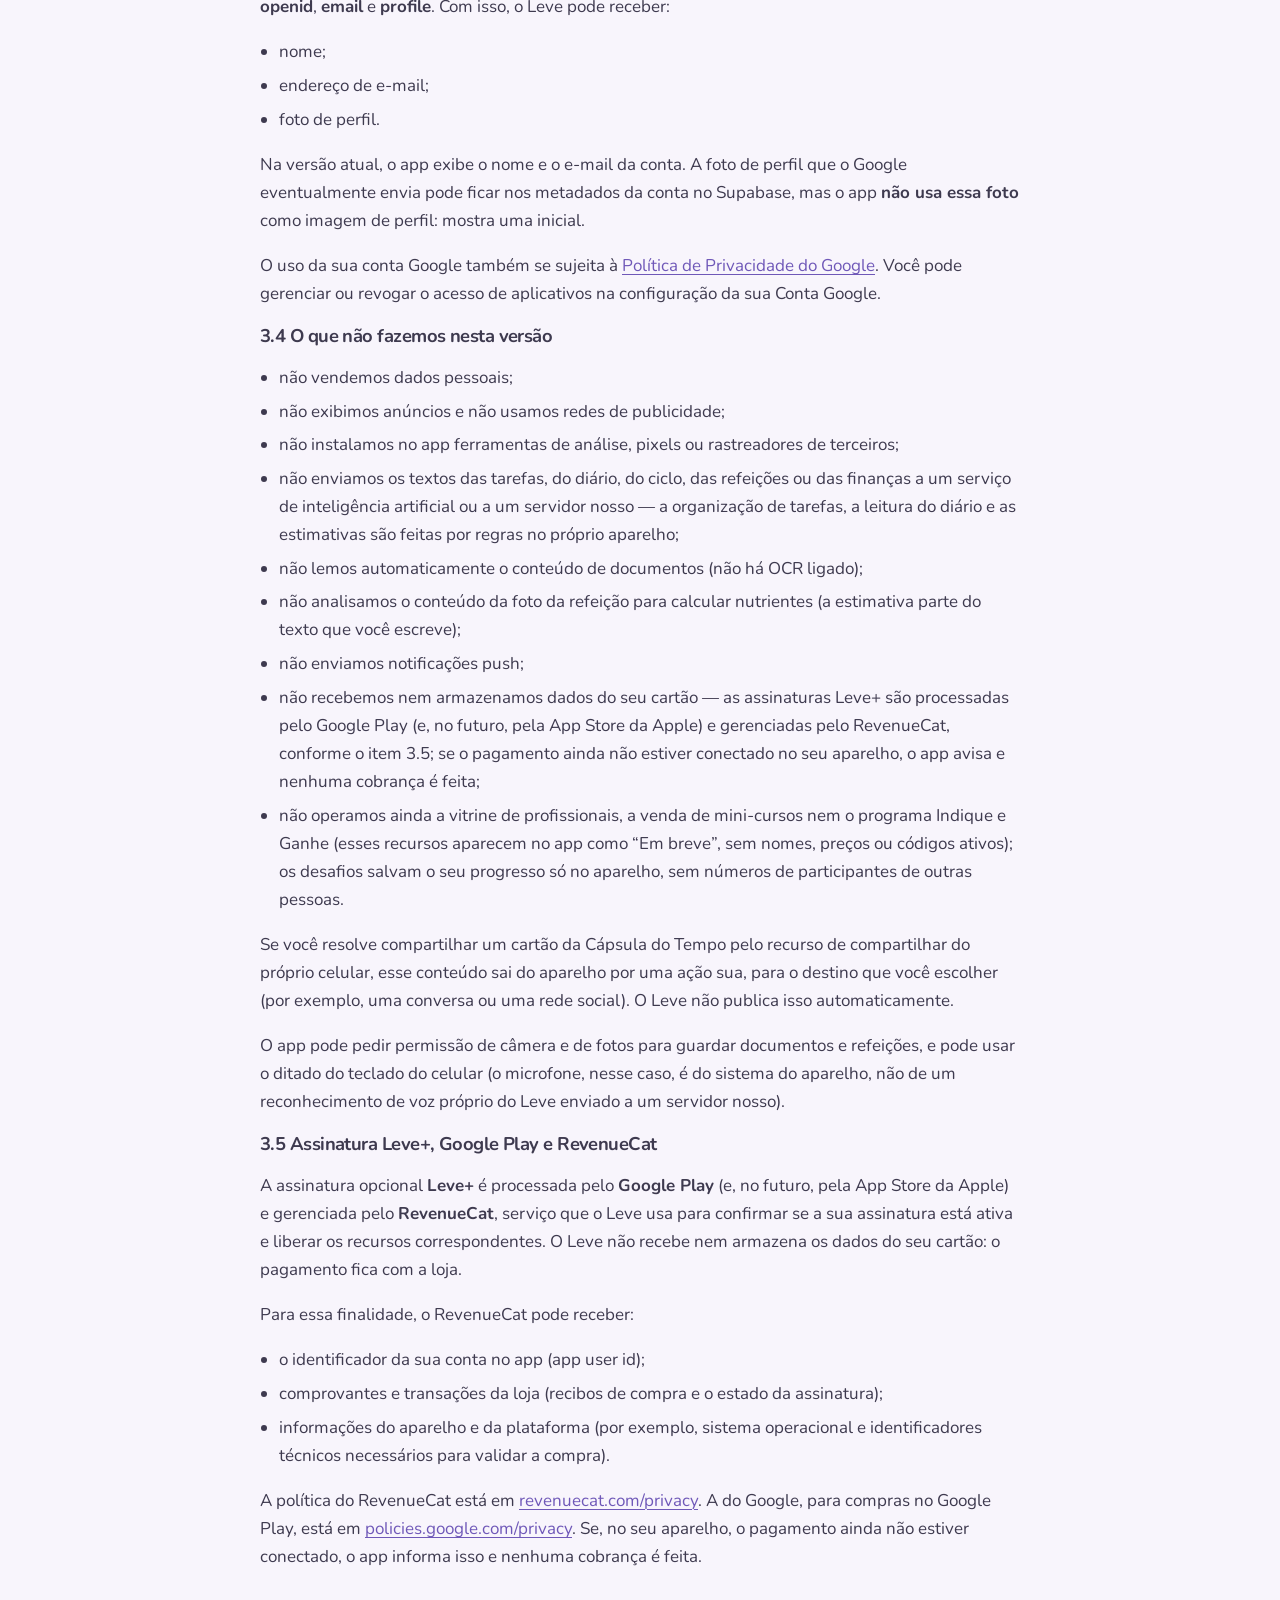
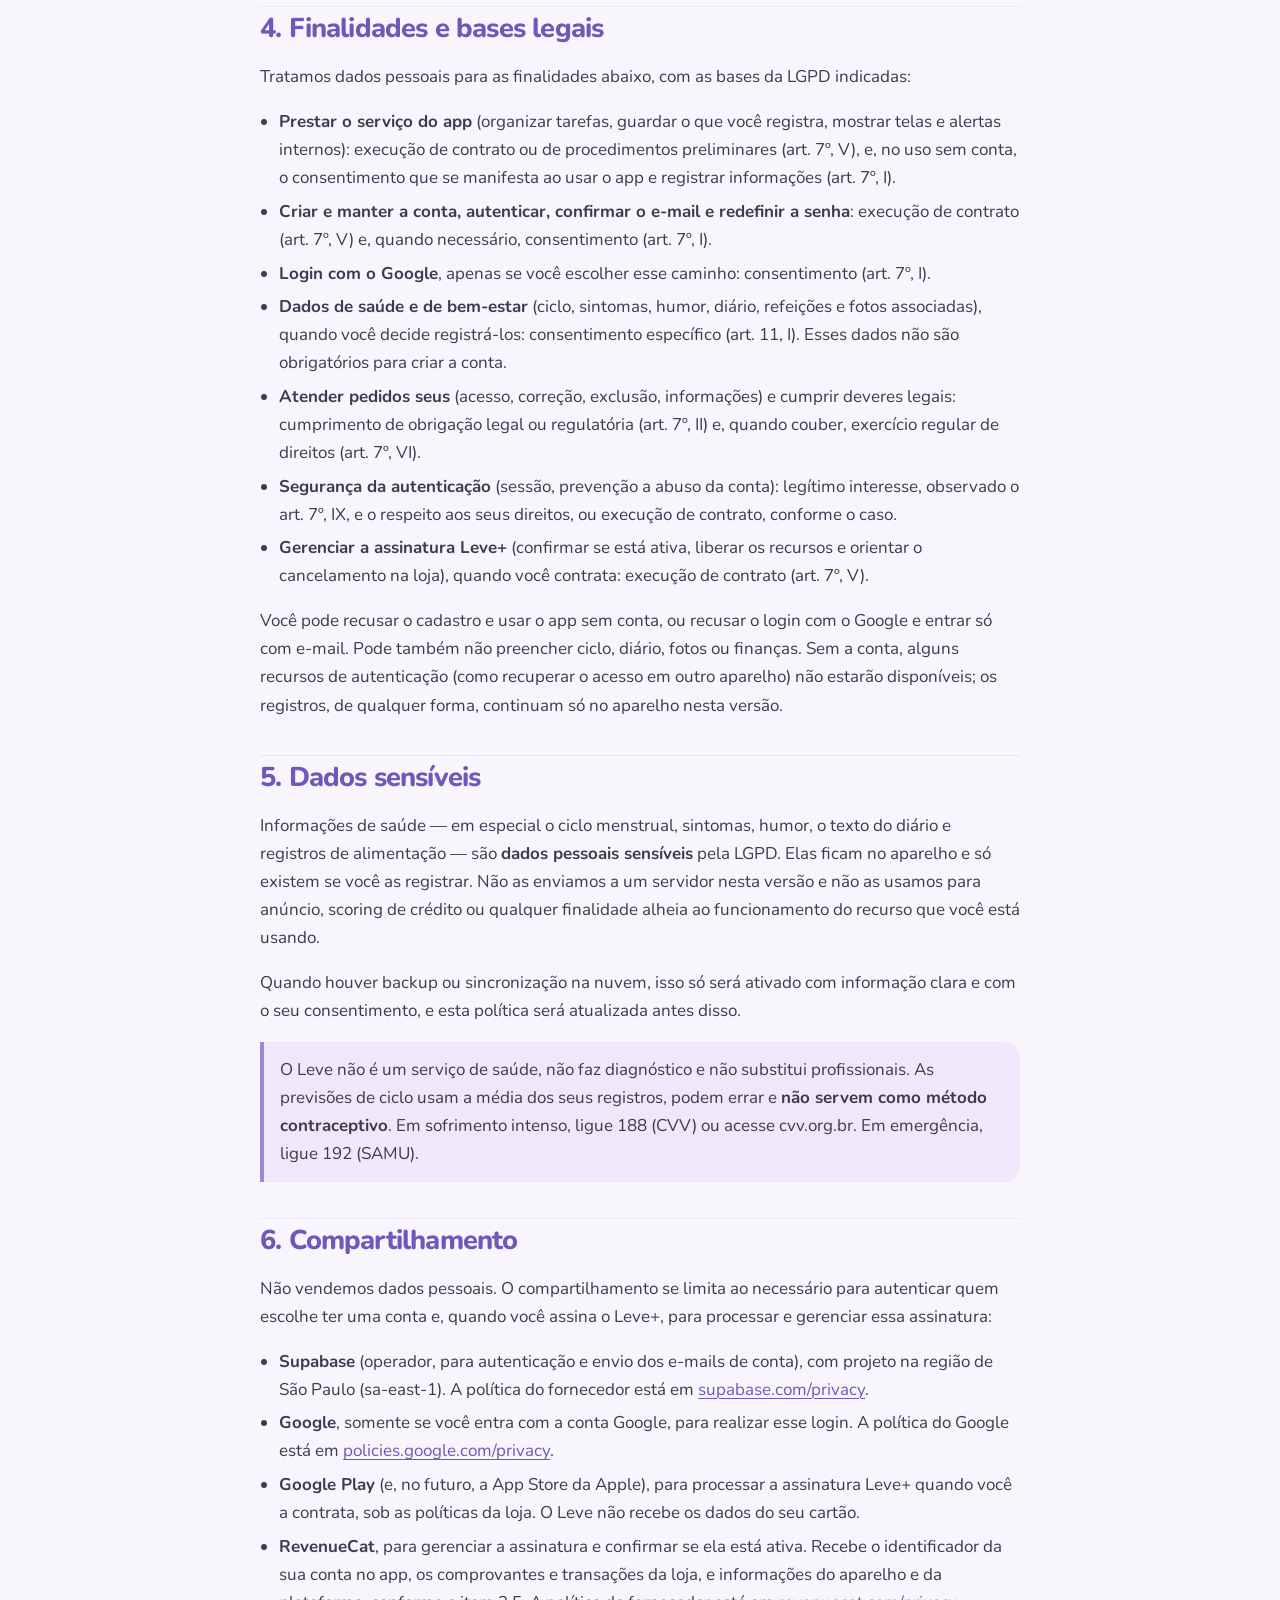
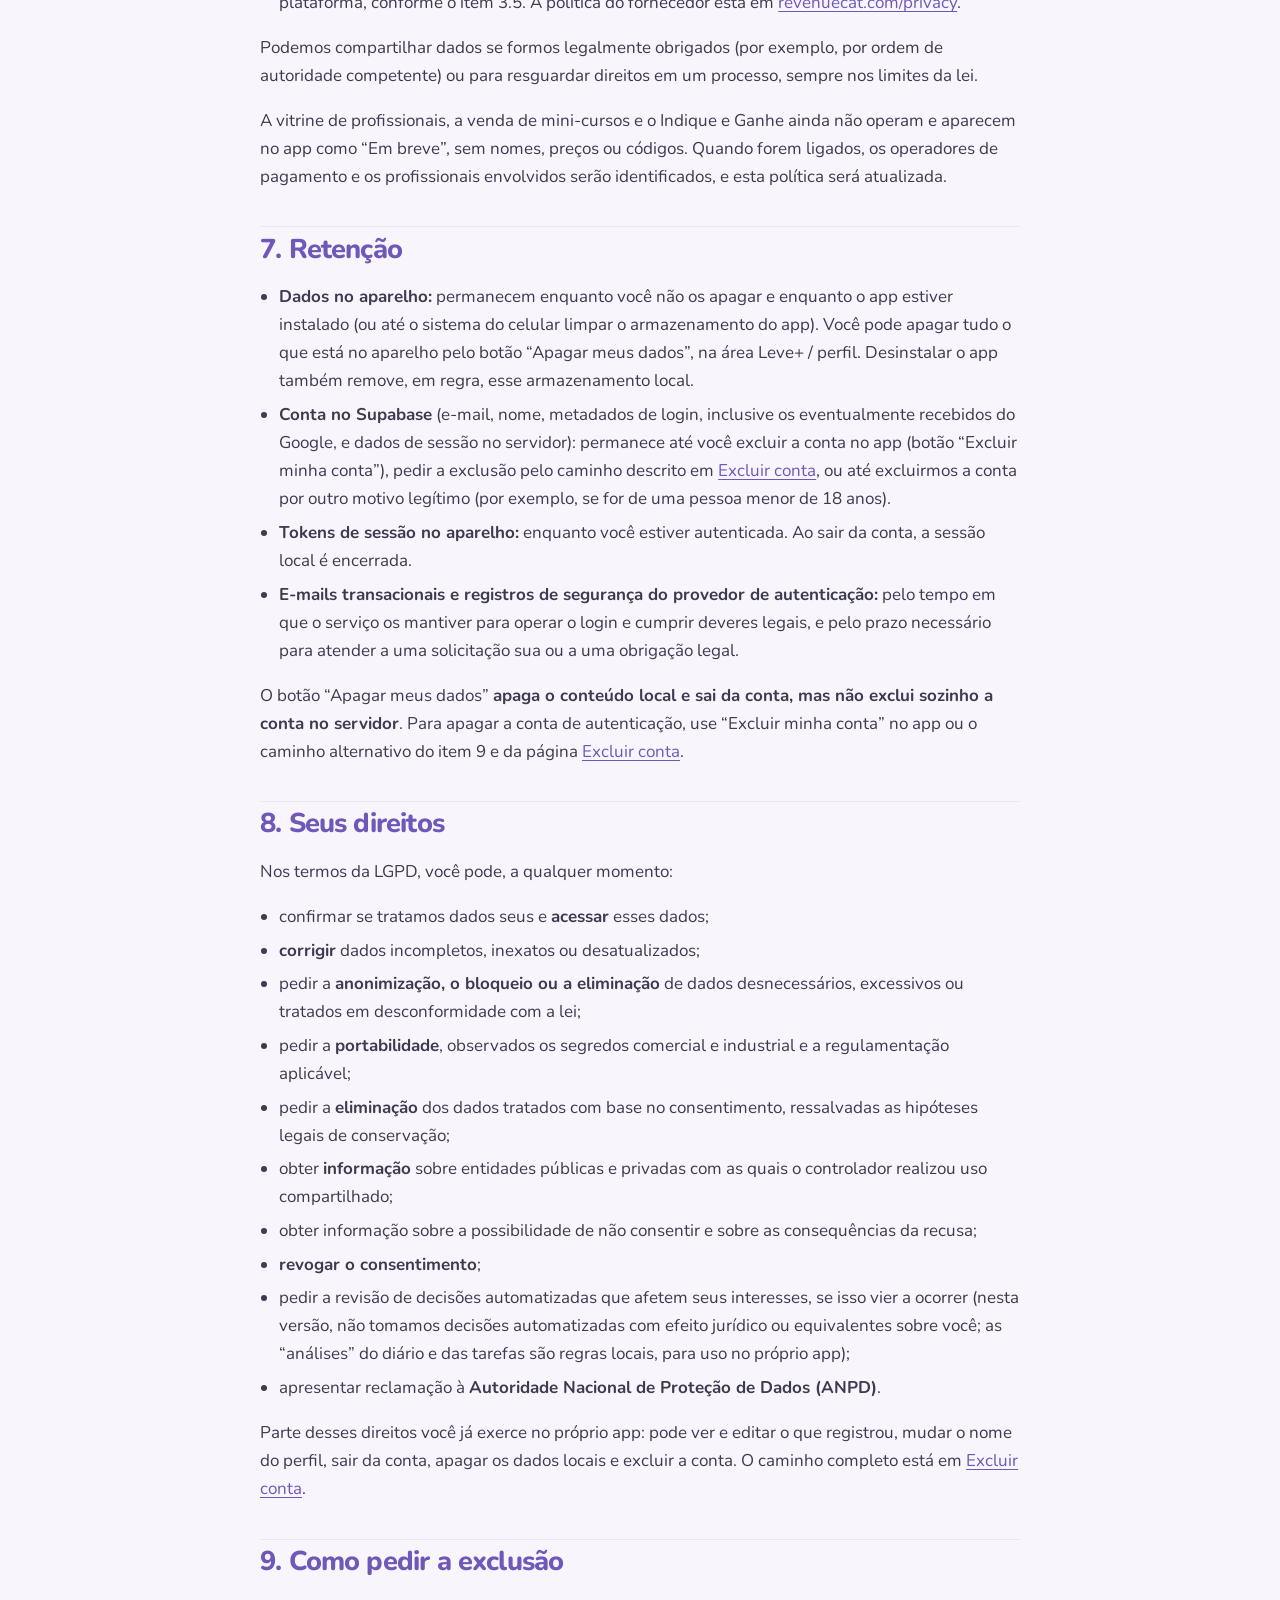
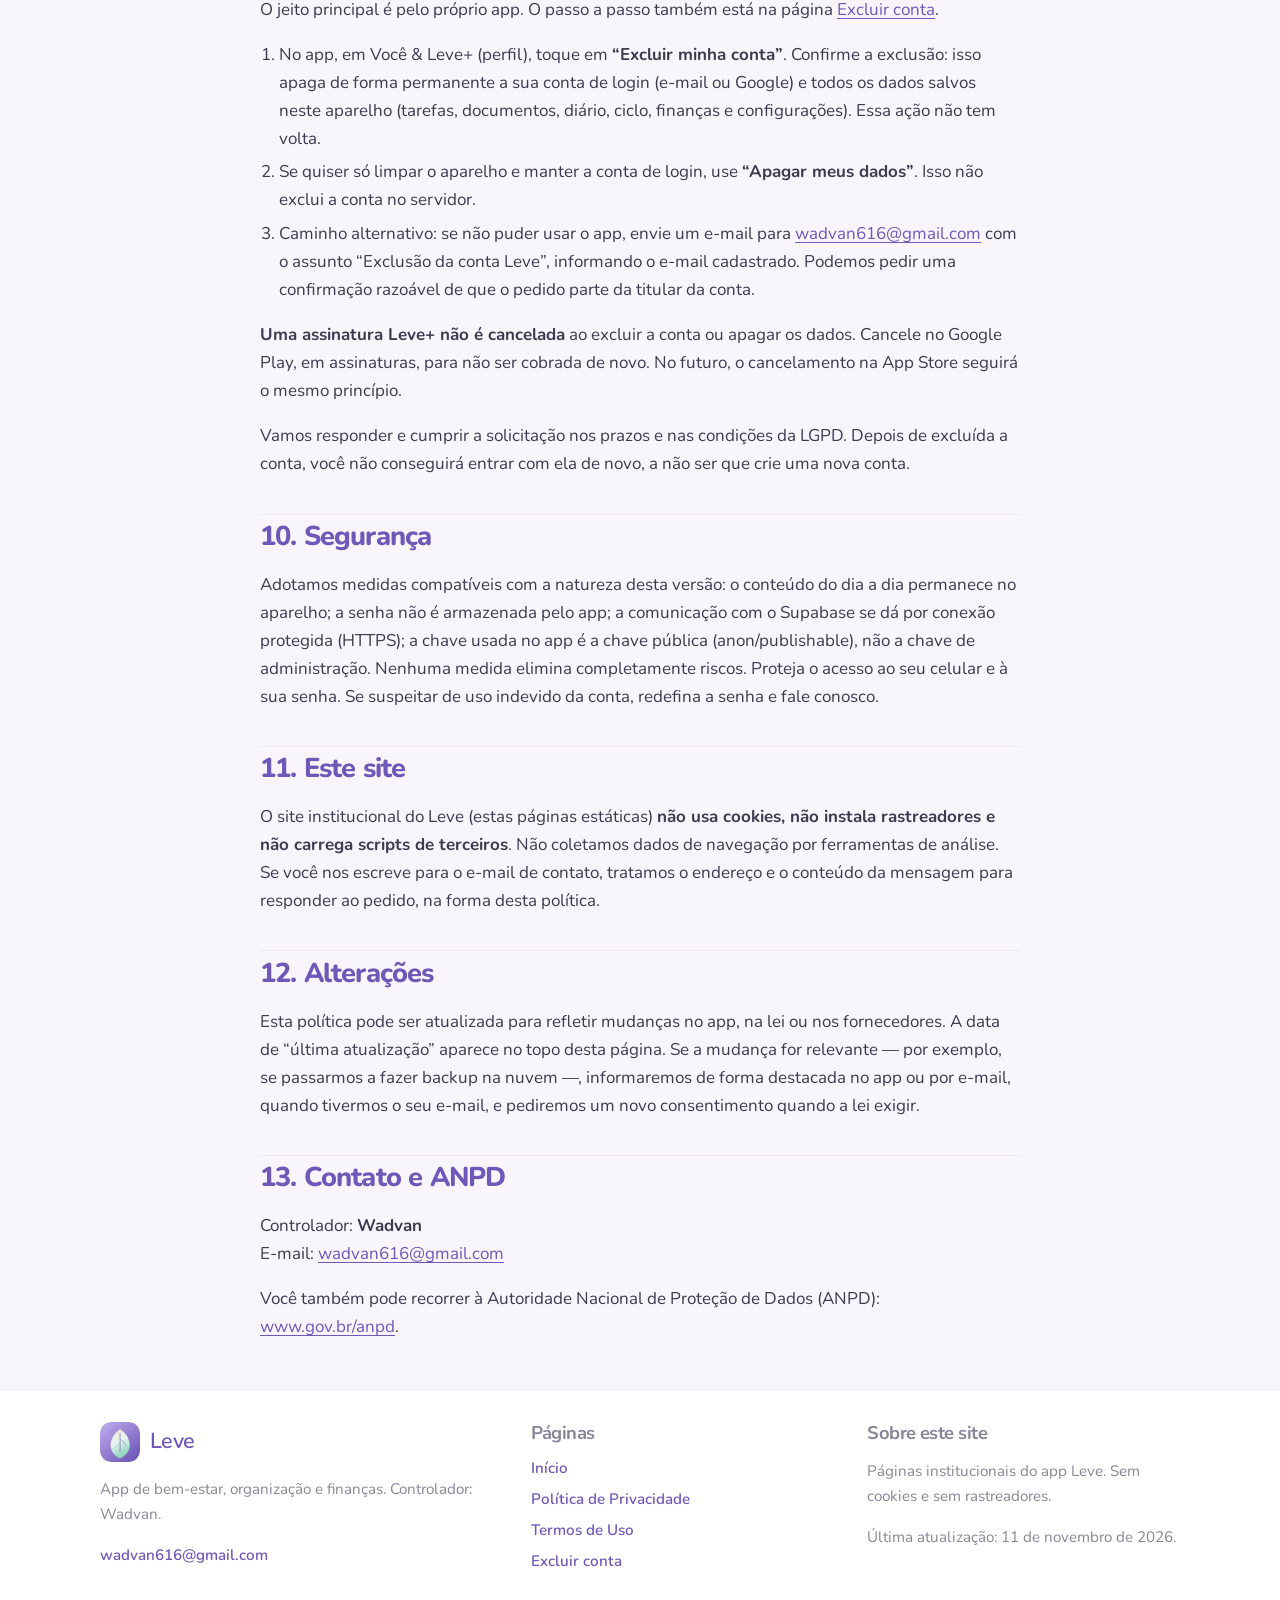
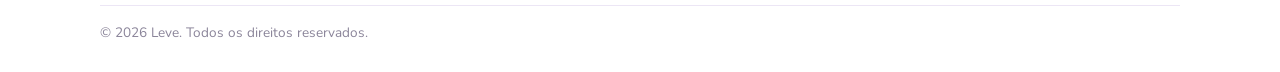
==== commit 67c92cfd: "Site: página Excluir conta e textos legais (Google Play, RevenueCat), 11/11/2026" ====
--- a/privacidade.html
+++ b/privacidade.html
@@ -27,6 +27,7 @@
         <a href="index.html">Início</a>
         <a href="privacidade.html" aria-current="page">Privacidade</a>
         <a href="termos.html">Termos de uso</a>
+        <a href="excluir-conta.html">Excluir conta</a>
       </nav>
     </div>
   </header>
@@ -35,7 +36,7 @@
     <div class="prose-wrap legal-hero">
       <p class="update">Última atualização: 11 de novembro de 2026</p>
       <h1>Política de Privacidade</h1>
-      <p class="lead">Esta política descreve como o app Leve e este site tratam dados pessoais, de acordo com a Lei nº 13.709/2018 (LGPD) e com o funcionamento atual do app (versão 1.0.0). Não reivindicamos recursos que ainda não existem: por exemplo, nesta versão não há backup na nuvem, cobrança de assinatura, anúncios nem ferramentas de análise.</p>
+      <p class="lead">Esta política descreve como o app Leve e este site tratam dados pessoais, de acordo com a Lei nº 13.709/2018 (LGPD) e com o funcionamento atual do app (versão 1.0.0). Não reivindicamos recursos que ainda não existem: nesta versão não há backup na nuvem, anúncios nem ferramentas de análise. Os registros do dia a dia, inclusive os dados de ciclo, ficam no aparelho. As assinaturas Leve+, quando contratadas, são processadas pelo Google Play (e, no futuro, pela App Store da Apple) e gerenciadas pelo RevenueCat, conforme explicado abaixo.</p>
     </div>
 
     <div class="prose-wrap">
@@ -71,7 +72,7 @@
       <h3>3.1 Dados salvos no seu aparelho</h3>
       <p>O app guarda no armazenamento local do aparelho (AsyncStorage), principalmente sob a chave <code>leve:v1</code>, o conteúdo que você cria e as configurações do app, por exemplo:</p>
       <ul>
-        <li>perfil local (nome que você informa, tema visual, se o Leve+ está simulado como ativo, código de indicação gerado no aparelho e data de criação do perfil);</li>
+        <li>perfil local (nome que você informa, tema visual, preferências e data de criação do perfil);</li>
         <li>tarefas e compromissos (título, categoria, horários, status);</li>
         <li>cofre de documentos (nome, tipo, validade, anotações e o endereço local da foto, se você fotografar ou escolher uma imagem);</li>
         <li>entradas do diário (texto, data, e uma classificação simples de tom e sugestão, calculada no aparelho);</li>
@@ -122,11 +123,21 @@
         <li>não lemos automaticamente o conteúdo de documentos (não há OCR ligado);</li>
         <li>não analisamos o conteúdo da foto da refeição para calcular nutrientes (a estimativa parte do texto que você escreve);</li>
         <li>não enviamos notificações push;</li>
-        <li>não processamos pagamentos — a assinatura Leve+ e o marketplace ainda não cobram de verdade;</li>
-        <li>não operamos ainda um programa de indicação validado no servidor, nem desafios coletivos reais com outras pessoas (o progresso do desafio fica no aparelho; números de participantes exibidos são de exemplo).</li>
+        <li>não recebemos nem armazenamos dados do seu cartão — as assinaturas Leve+ são processadas pelo Google Play (e, no futuro, pela App Store da Apple) e gerenciadas pelo RevenueCat, conforme o item 3.5; se o pagamento ainda não estiver conectado no seu aparelho, o app avisa e nenhuma cobrança é feita;</li>
+        <li>não operamos ainda a vitrine de profissionais, a venda de mini-cursos nem o programa Indique e Ganhe (esses recursos aparecem no app como “Em breve”, sem nomes, preços ou códigos ativos); os desafios salvam o seu progresso só no aparelho, sem números de participantes de outras pessoas.</li>
       </ul>
       <p>Se você resolve compartilhar um cartão da Cápsula do Tempo pelo recurso de compartilhar do próprio celular, esse conteúdo sai do aparelho por uma ação sua, para o destino que você escolher (por exemplo, uma conversa ou uma rede social). O Leve não publica isso automaticamente.</p>
       <p>O app pode pedir permissão de câmera e de fotos para guardar documentos e refeições, e pode usar o ditado do teclado do celular (o microfone, nesse caso, é do sistema do aparelho, não de um reconhecimento de voz próprio do Leve enviado a um servidor nosso).</p>
+
+      <h3 id="assinatura">3.5 Assinatura Leve+, Google Play e RevenueCat</h3>
+      <p>A assinatura opcional <strong>Leve+</strong> é processada pelo <strong>Google Play</strong> (e, no futuro, pela App Store da Apple) e gerenciada pelo <strong>RevenueCat</strong>, serviço que o Leve usa para confirmar se a sua assinatura está ativa e liberar os recursos correspondentes. O Leve não recebe nem armazena os dados do seu cartão: o pagamento fica com a loja.</p>
+      <p>Para essa finalidade, o RevenueCat pode receber:</p>
+      <ul>
+        <li>o identificador da sua conta no app (app user id);</li>
+        <li>comprovantes e transações da loja (recibos de compra e o estado da assinatura);</li>
+        <li>informações do aparelho e da plataforma (por exemplo, sistema operacional e identificadores técnicos necessários para validar a compra).</li>
+      </ul>
+      <p>A política do RevenueCat está em <a href="https://www.revenuecat.com/privacy">revenuecat.com/privacy</a>. A do Google, para compras no Google Play, está em <a href="https://policies.google.com/privacy">policies.google.com/privacy</a>. Se, no seu aparelho, o pagamento ainda não estiver conectado, o app informa isso e nenhuma cobrança é feita.</p>
 
       <h2 id="finalidades">4. Finalidades e bases legais</h2>
       <p>Tratamos dados pessoais para as finalidades abaixo, com as bases da LGPD indicadas:</p>
@@ -137,6 +148,7 @@
         <li><strong>Dados de saúde e de bem-estar</strong> (ciclo, sintomas, humor, diário, refeições e fotos associadas), quando você decide registrá-los: consentimento específico (art. 11, I). Esses dados não são obrigatórios para criar a conta.</li>
         <li><strong>Atender pedidos seus</strong> (acesso, correção, exclusão, informações) e cumprir deveres legais: cumprimento de obrigação legal ou regulatória (art. 7º, II) e, quando couber, exercício regular de direitos (art. 7º, VI).</li>
         <li><strong>Segurança da autenticação</strong> (sessão, prevenção a abuso da conta): legítimo interesse, observado o art. 7º, IX, e o respeito aos seus direitos, ou execução de contrato, conforme o caso.</li>
+        <li><strong>Gerenciar a assinatura Leve+</strong> (confirmar se está ativa, liberar os recursos e orientar o cancelamento na loja), quando você contrata: execução de contrato (art. 7º, V).</li>
       </ul>
       <p>Você pode recusar o cadastro e usar o app sem conta, ou recusar o login com o Google e entrar só com e-mail. Pode também não preencher ciclo, diário, fotos ou finanças. Sem a conta, alguns recursos de autenticação (como recuperar o acesso em outro aparelho) não estarão disponíveis; os registros, de qualquer forma, continuam só no aparelho nesta versão.</p>
 
@@ -146,23 +158,24 @@
       <div class="callout">O Leve não é um serviço de saúde, não faz diagnóstico e não substitui profissionais. As previsões de ciclo usam a média dos seus registros, podem errar e <strong>não servem como método contraceptivo</strong>. Em sofrimento intenso, ligue 188 (CVV) ou acesse cvv.org.br. Em emergência, ligue 192 (SAMU).</div>
 
       <h2 id="compartilhamento">6. Compartilhamento</h2>
-      <p>Não vendemos dados pessoais. Nesta versão, o compartilhamento se limita ao necessário para autenticar quem escolhe ter uma conta:</p>
+      <p>Não vendemos dados pessoais. O compartilhamento se limita ao necessário para autenticar quem escolhe ter uma conta e, quando você assina o Leve+, para processar e gerenciar essa assinatura:</p>
       <ul>
         <li><strong>Supabase</strong> (operador, para autenticação e envio dos e-mails de conta), com projeto na região de São Paulo (sa-east-1). A política do fornecedor está em <a href="https://supabase.com/privacy">supabase.com/privacy</a>.</li>
         <li><strong>Google</strong>, somente se você entra com a conta Google, para realizar esse login. A política do Google está em <a href="https://policies.google.com/privacy">policies.google.com/privacy</a>.</li>
+        <li><strong>Google Play</strong> (e, no futuro, a App Store da Apple), para processar a assinatura Leve+ quando você a contrata, sob as políticas da loja. O Leve não recebe os dados do seu cartão.</li>
+        <li><strong>RevenueCat</strong>, para gerenciar a assinatura e confirmar se ela está ativa. Recebe o identificador da sua conta no app, os comprovantes e transações da loja, e informações do aparelho e da plataforma, conforme o item 3.5. A política do fornecedor está em <a href="https://www.revenuecat.com/privacy">revenuecat.com/privacy</a>.</li>
       </ul>
       <p>Podemos compartilhar dados se formos legalmente obrigados (por exemplo, por ordem de autoridade competente) ou para resguardar direitos em um processo, sempre nos limites da lei.</p>
-      <p>Quando a assinatura Leve+ e eventuais compras no app forem ligadas, os pagamentos deverão ser processados pela App Store (Apple) ou pelo Google Play, sob as políticas dessas lojas. Isso <strong>ainda não acontece</strong> nesta versão: não há cobrança real e não enviamos dados de cartão a ninguém.</p>
-      <p>O marketplace de profissionais e a venda de mini-cursos também ainda não operam de verdade (os conteúdos e nomes exibidos são de demonstração). Quando isso for ligado, os operadores de pagamento e os profissionais envolvidos serão identificados, e esta política será atualizada.</p>
+      <p>A vitrine de profissionais, a venda de mini-cursos e o Indique e Ganhe ainda não operam e aparecem no app como “Em breve”, sem nomes, preços ou códigos. Quando forem ligados, os operadores de pagamento e os profissionais envolvidos serão identificados, e esta política será atualizada.</p>
 
       <h2 id="retencao">7. Retenção</h2>
       <ul>
         <li><strong>Dados no aparelho:</strong> permanecem enquanto você não os apagar e enquanto o app estiver instalado (ou até o sistema do celular limpar o armazenamento do app). Você pode apagar tudo o que está no aparelho pelo botão “Apagar meus dados”, na área Leve+ / perfil. Desinstalar o app também remove, em regra, esse armazenamento local.</li>
-        <li><strong>Conta no Supabase</strong> (e-mail, nome, metadados de login, inclusive os eventualmente recebidos do Google, e dados de sessão no servidor): permanece até você pedir a exclusão pelo e-mail <a href="mailto:wadvan616@gmail.com">wadvan616@gmail.com</a>, ou até excluirmos a conta por outro motivo legítimo (por exemplo, se for de uma pessoa menor de 18 anos).</li>
+        <li><strong>Conta no Supabase</strong> (e-mail, nome, metadados de login, inclusive os eventualmente recebidos do Google, e dados de sessão no servidor): permanece até você excluir a conta no app (botão “Excluir minha conta”), pedir a exclusão pelo caminho descrito em <a href="excluir-conta.html">Excluir conta</a>, ou até excluirmos a conta por outro motivo legítimo (por exemplo, se for de uma pessoa menor de 18 anos).</li>
         <li><strong>Tokens de sessão no aparelho:</strong> enquanto você estiver autenticada. Ao sair da conta, a sessão local é encerrada.</li>
         <li><strong>E-mails transacionais e registros de segurança do provedor de autenticação:</strong> pelo tempo em que o serviço os mantiver para operar o login e cumprir deveres legais, e pelo prazo necessário para atender a uma solicitação sua ou a uma obrigação legal.</li>
       </ul>
-      <p>O botão “Apagar meus dados” <strong>apaga o conteúdo local e sai da conta, mas não exclui sozinho a conta no servidor</strong>. Para apagar a conta de autenticação, é preciso o pedido por e-mail, como no item 9.</p>
+      <p>O botão “Apagar meus dados” <strong>apaga o conteúdo local e sai da conta, mas não exclui sozinho a conta no servidor</strong>. Para apagar a conta de autenticação, use “Excluir minha conta” no app ou o caminho alternativo do item 9 e da página <a href="excluir-conta.html">Excluir conta</a>.</p>
 
       <h2 id="direitos">8. Seus direitos</h2>
       <p>Nos termos da LGPD, você pode, a qualquer momento:</p>
@@ -178,13 +191,16 @@
         <li>pedir a revisão de decisões automatizadas que afetem seus interesses, se isso vier a ocorrer (nesta versão, não tomamos decisões automatizadas com efeito jurídico ou equivalentes sobre você; as “análises” do diário e das tarefas são regras locais, para uso no próprio app);</li>
         <li>apresentar reclamação à <strong>Autoridade Nacional de Proteção de Dados (ANPD)</strong>.</li>
       </ul>
-      <p>Parte desses direitos você já exerce no próprio app: pode ver e editar o que registrou, mudar o nome do perfil, sair da conta e apagar os dados locais. Para a conta no servidor, use o e-mail de contato.</p>
+      <p>Parte desses direitos você já exerce no próprio app: pode ver e editar o que registrou, mudar o nome do perfil, sair da conta, apagar os dados locais e excluir a conta. O caminho completo está em <a href="excluir-conta.html">Excluir conta</a>.</p>
 
       <h2 id="exclusao">9. Como pedir a exclusão</h2>
+      <p>O jeito principal é pelo próprio app. O passo a passo também está na página <a href="excluir-conta.html">Excluir conta</a>.</p>
       <ol>
-        <li>No app, em Leve+ / perfil, use <strong>“Apagar meus dados”</strong> para remover do aparelho tarefas, documentos, diário, ciclo, finanças e configurações, e para sair da conta. Essa ação não tem volta no aparelho.</li>
-        <li>Para excluir a <strong>conta de autenticação</strong> no Supabase, envie um e-mail de <a href="mailto:wadvan616@gmail.com?subject=Exclusao%20da%20conta%20Leve">wadvan616@gmail.com</a> com o assunto “Exclusão da conta Leve”, informando o e-mail cadastrado. Podemos pedir uma confirmação razoável de que o pedido parte da titular da conta.</li>
+        <li>No app, em Você &amp; Leve+ (perfil), toque em <strong>“Excluir minha conta”</strong>. Confirme a exclusão: isso apaga de forma permanente a sua conta de login (e-mail ou Google) e todos os dados salvos neste aparelho (tarefas, documentos, diário, ciclo, finanças e configurações). Essa ação não tem volta.</li>
+        <li>Se quiser só limpar o aparelho e manter a conta de login, use <strong>“Apagar meus dados”</strong>. Isso não exclui a conta no servidor.</li>
+        <li>Caminho alternativo: se não puder usar o app, envie um e-mail para <a href="mailto:wadvan616@gmail.com?subject=Exclusao%20da%20conta%20Leve">wadvan616@gmail.com</a> com o assunto “Exclusão da conta Leve”, informando o e-mail cadastrado. Podemos pedir uma confirmação razoável de que o pedido parte da titular da conta.</li>
       </ol>
+      <p><strong>Uma assinatura Leve+ não é cancelada</strong> ao excluir a conta ou apagar os dados. Cancele no Google Play, em assinaturas, para não ser cobrada de novo. No futuro, o cancelamento na App Store seguirá o mesmo princípio.</p>
       <p>Vamos responder e cumprir a solicitação nos prazos e nas condições da LGPD. Depois de excluída a conta, você não conseguirá entrar com ela de novo, a não ser que crie uma nova conta.</p>
 
       <h2 id="seguranca">10. Segurança</h2>
@@ -194,7 +210,7 @@
       <p>O site institucional do Leve (estas páginas estáticas) <strong>não usa cookies, não instala rastreadores e não carrega scripts de terceiros</strong>. Não coletamos dados de navegação por ferramentas de análise. Se você nos escreve para o e-mail de contato, tratamos o endereço e o conteúdo da mensagem para responder ao pedido, na forma desta política.</p>
 
       <h2 id="alteracoes">12. Alterações</h2>
-      <p>Esta política pode ser atualizada para refletir mudanças no app, na lei ou nos fornecedores. A data de “última atualização” aparece no topo desta página. Se a mudança for relevante — por exemplo, se passarmos a fazer backup na nuvem ou a processar pagamentos —, informaremos de forma destacada no app ou por e-mail, quando tivermos o seu e-mail, e pediremos um novo consentimento quando a lei exigir.</p>
+      <p>Esta política pode ser atualizada para refletir mudanças no app, na lei ou nos fornecedores. A data de “última atualização” aparece no topo desta página. Se a mudança for relevante — por exemplo, se passarmos a fazer backup na nuvem —, informaremos de forma destacada no app ou por e-mail, quando tivermos o seu e-mail, e pediremos um novo consentimento quando a lei exigir.</p>
 
       <h2 id="contato">13. Contato e ANPD</h2>
       <p>Controlador: <strong>Wadvan</strong><br>
@@ -219,6 +235,7 @@
           <li><a href="index.html">Início</a></li>
           <li><a href="privacidade.html">Política de Privacidade</a></li>
           <li><a href="termos.html">Termos de Uso</a></li>
+          <li><a href="excluir-conta.html">Excluir conta</a></li>
         </ul>
       </div>
       <div>
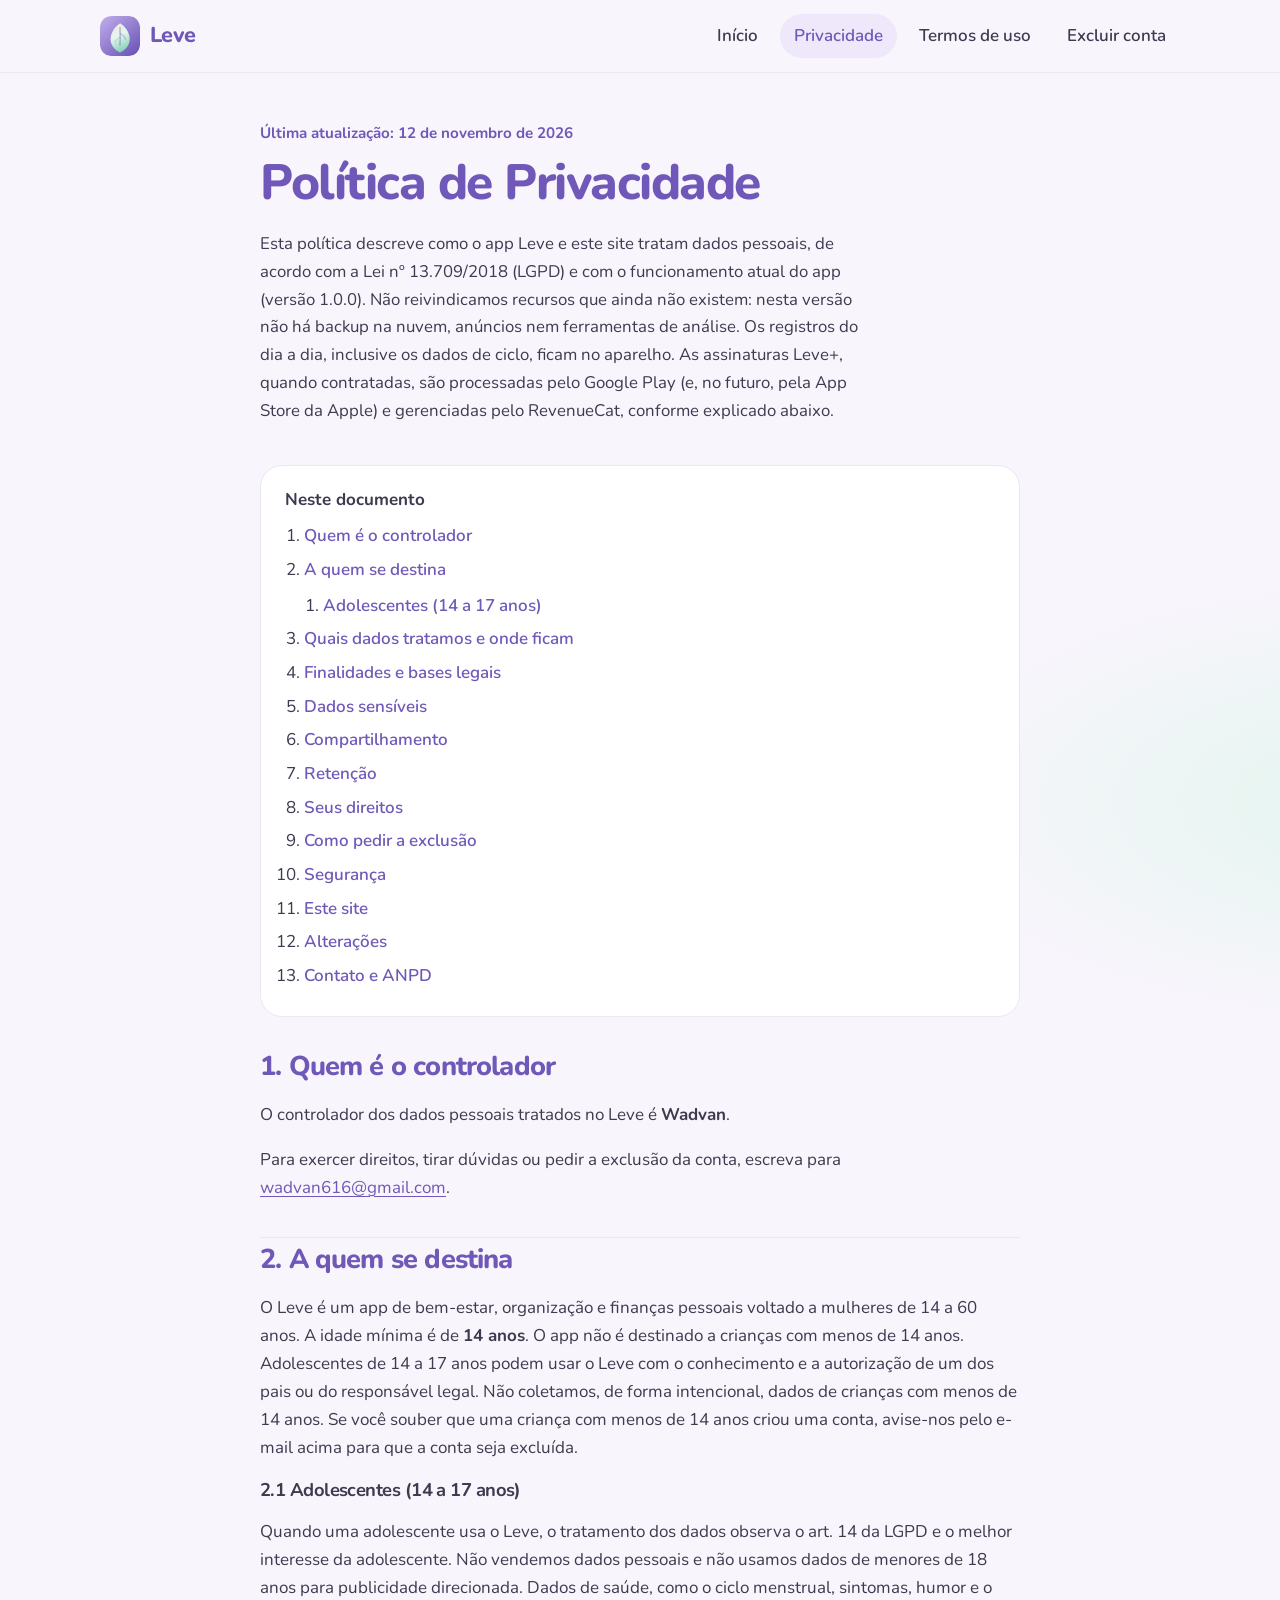
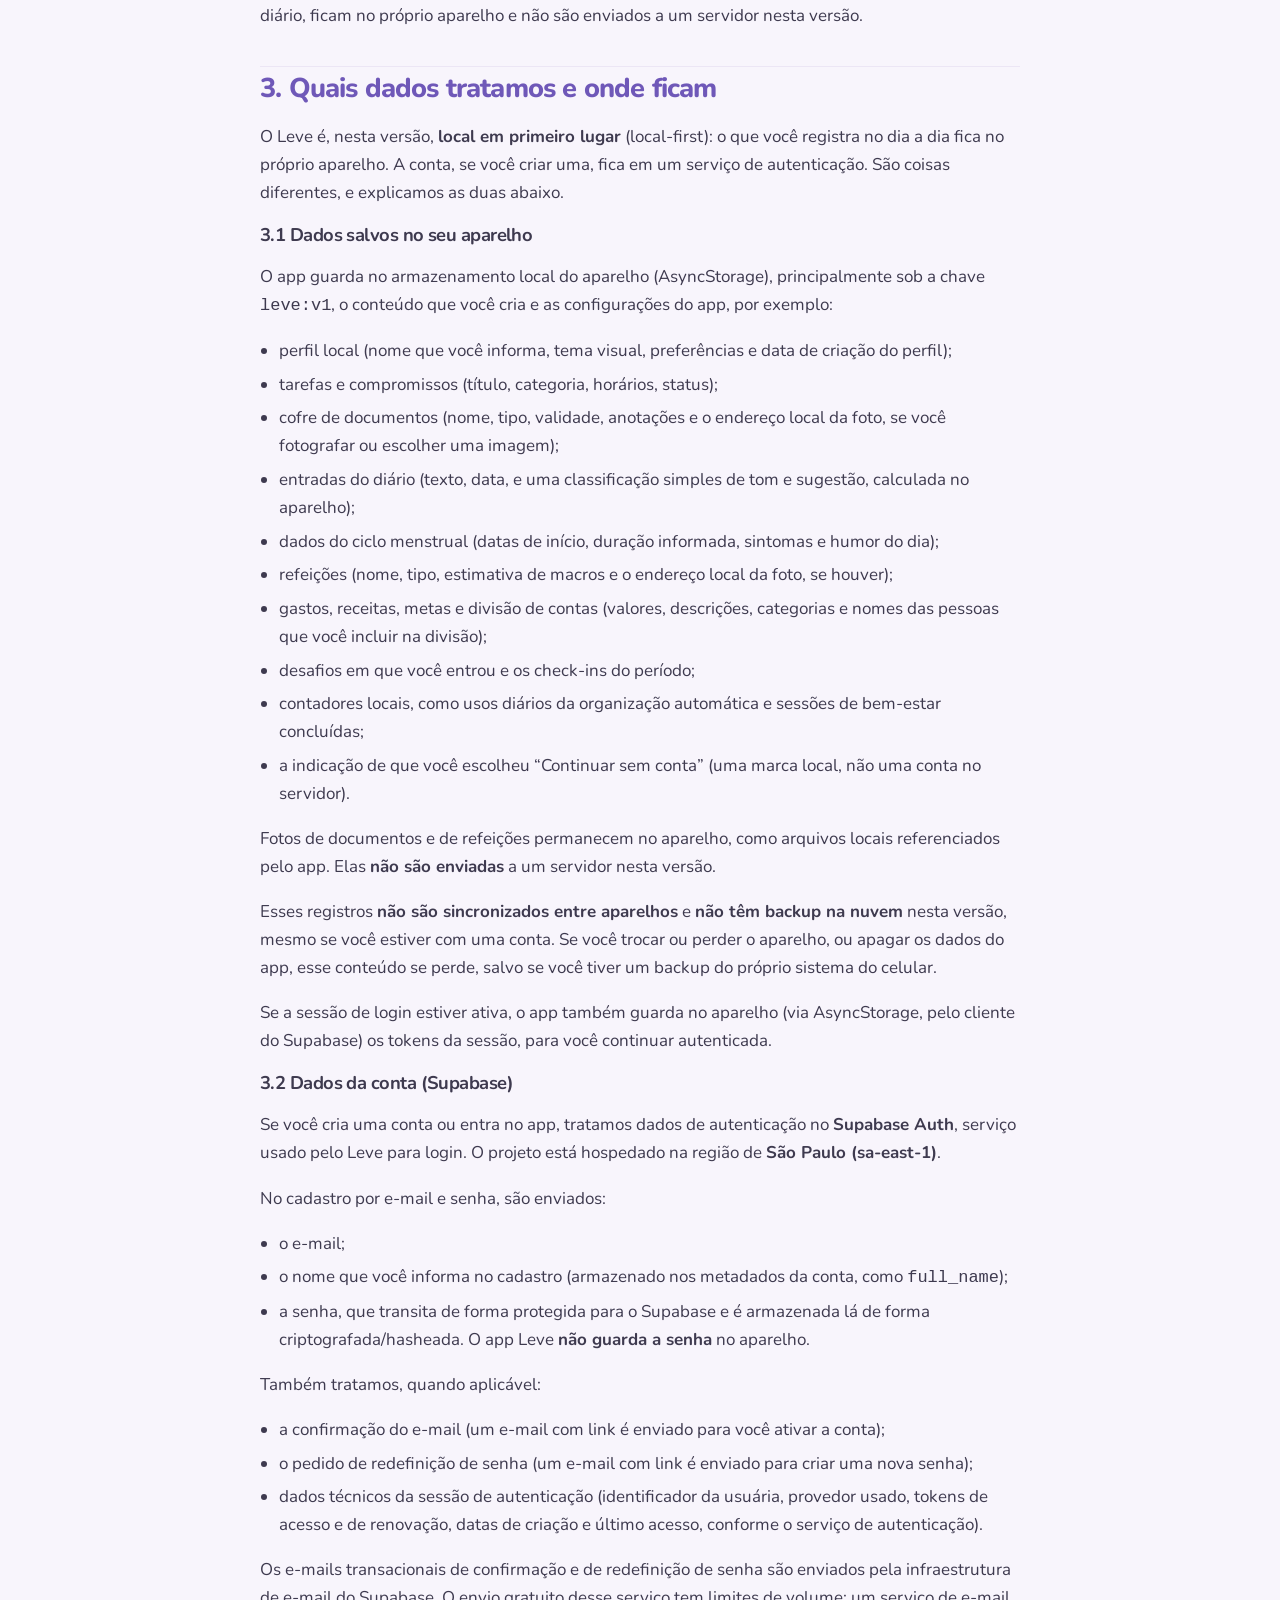
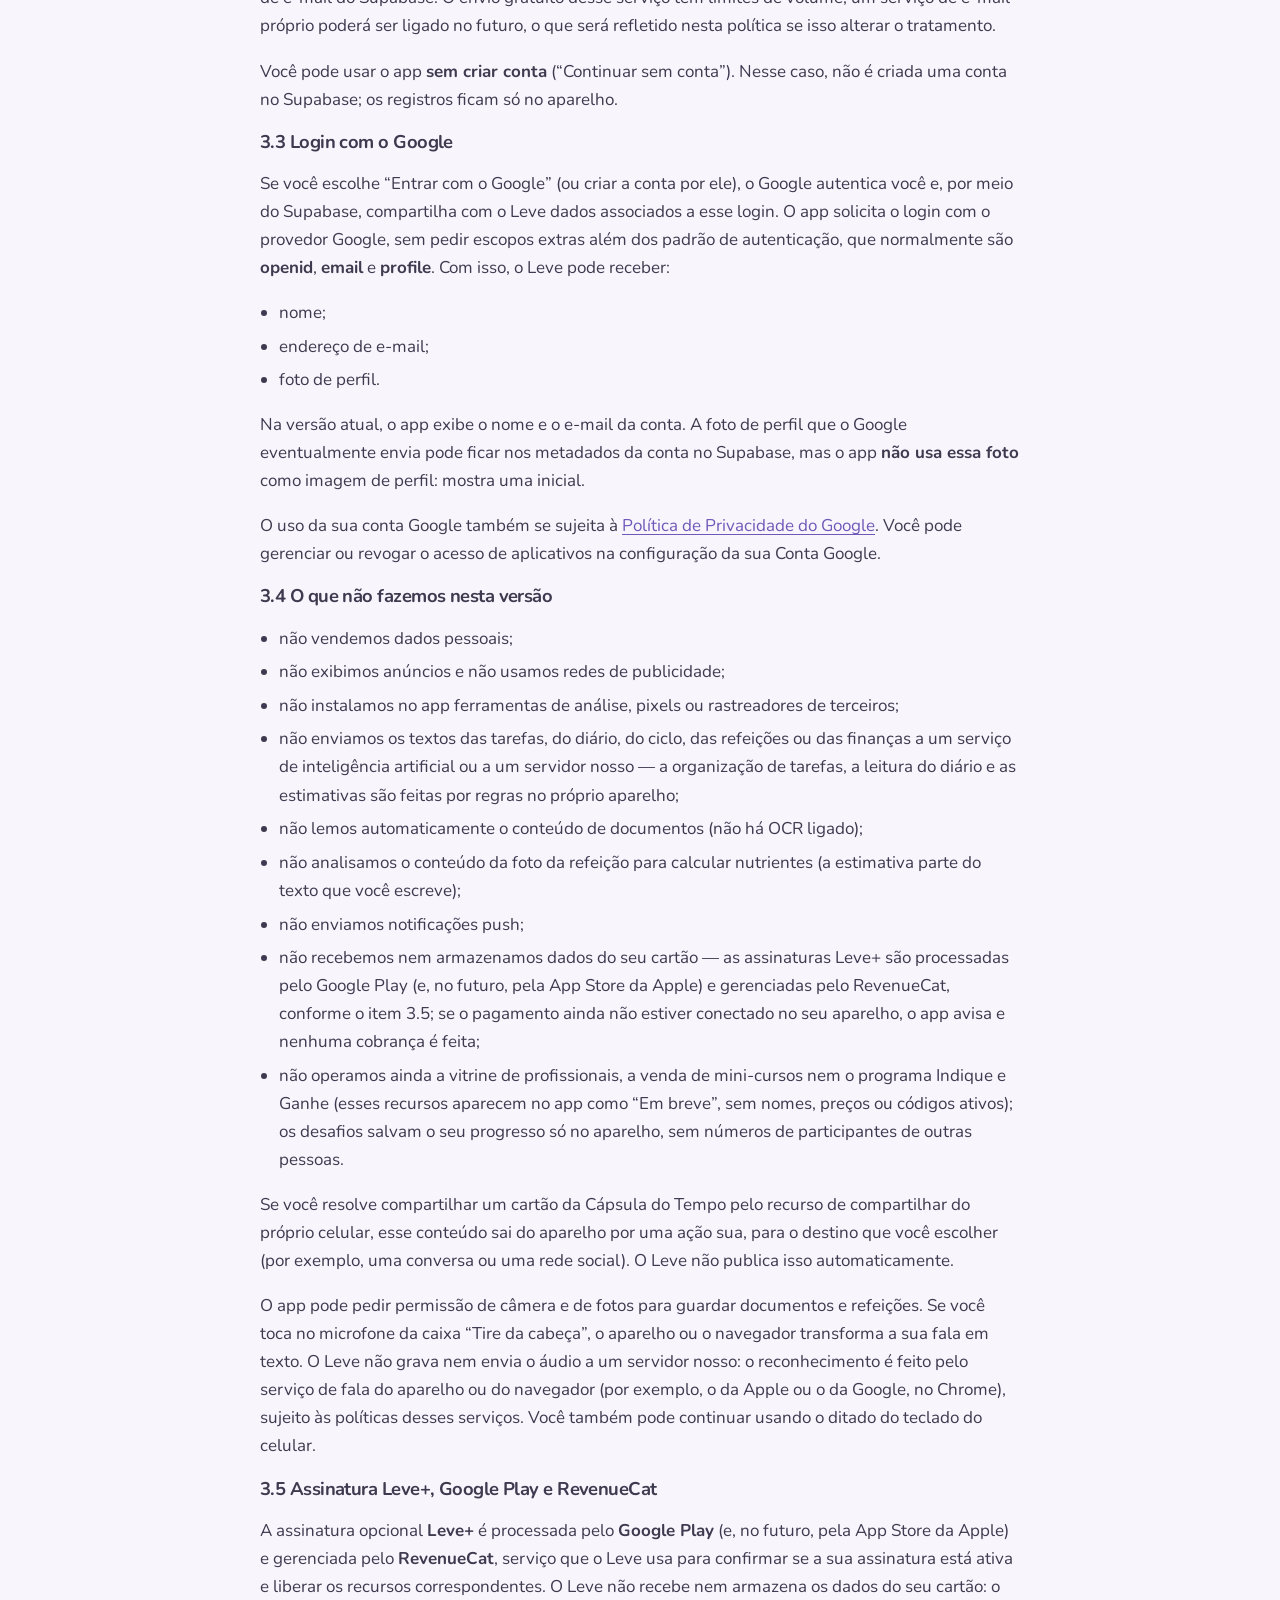
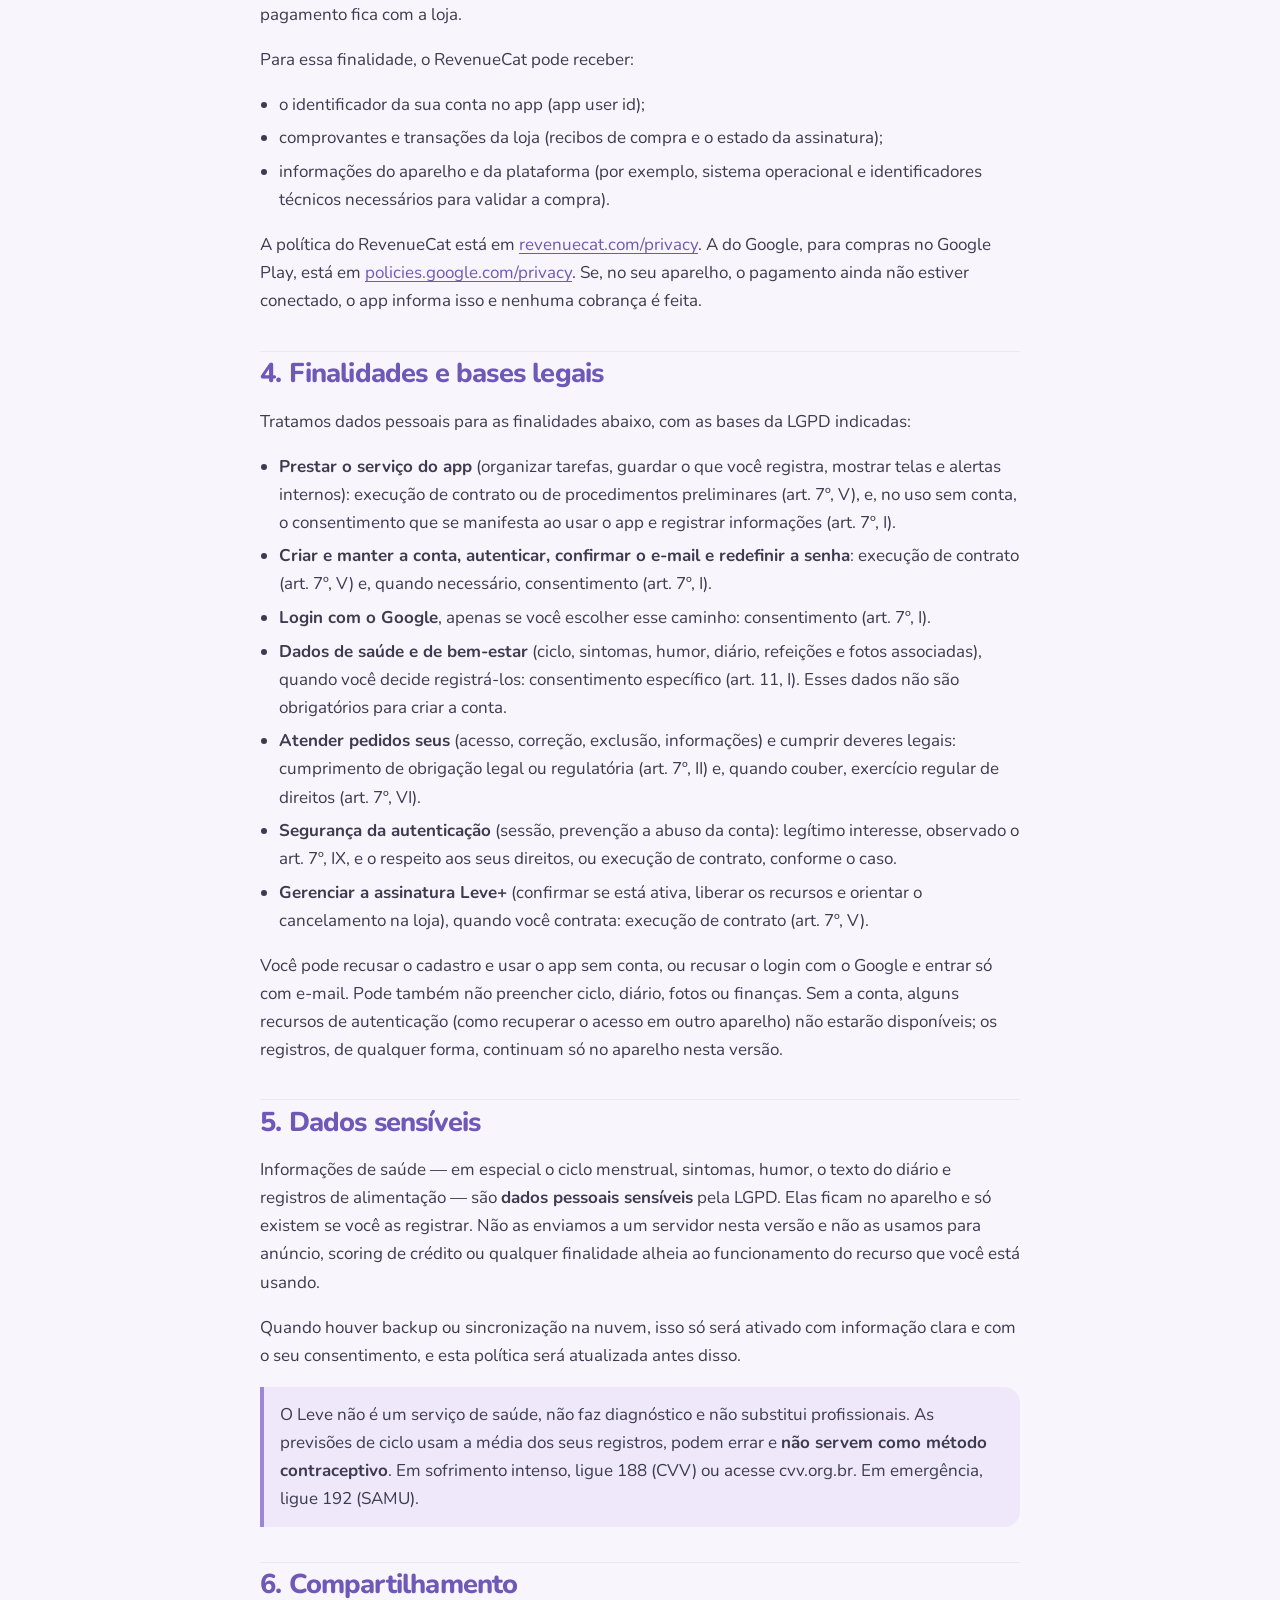
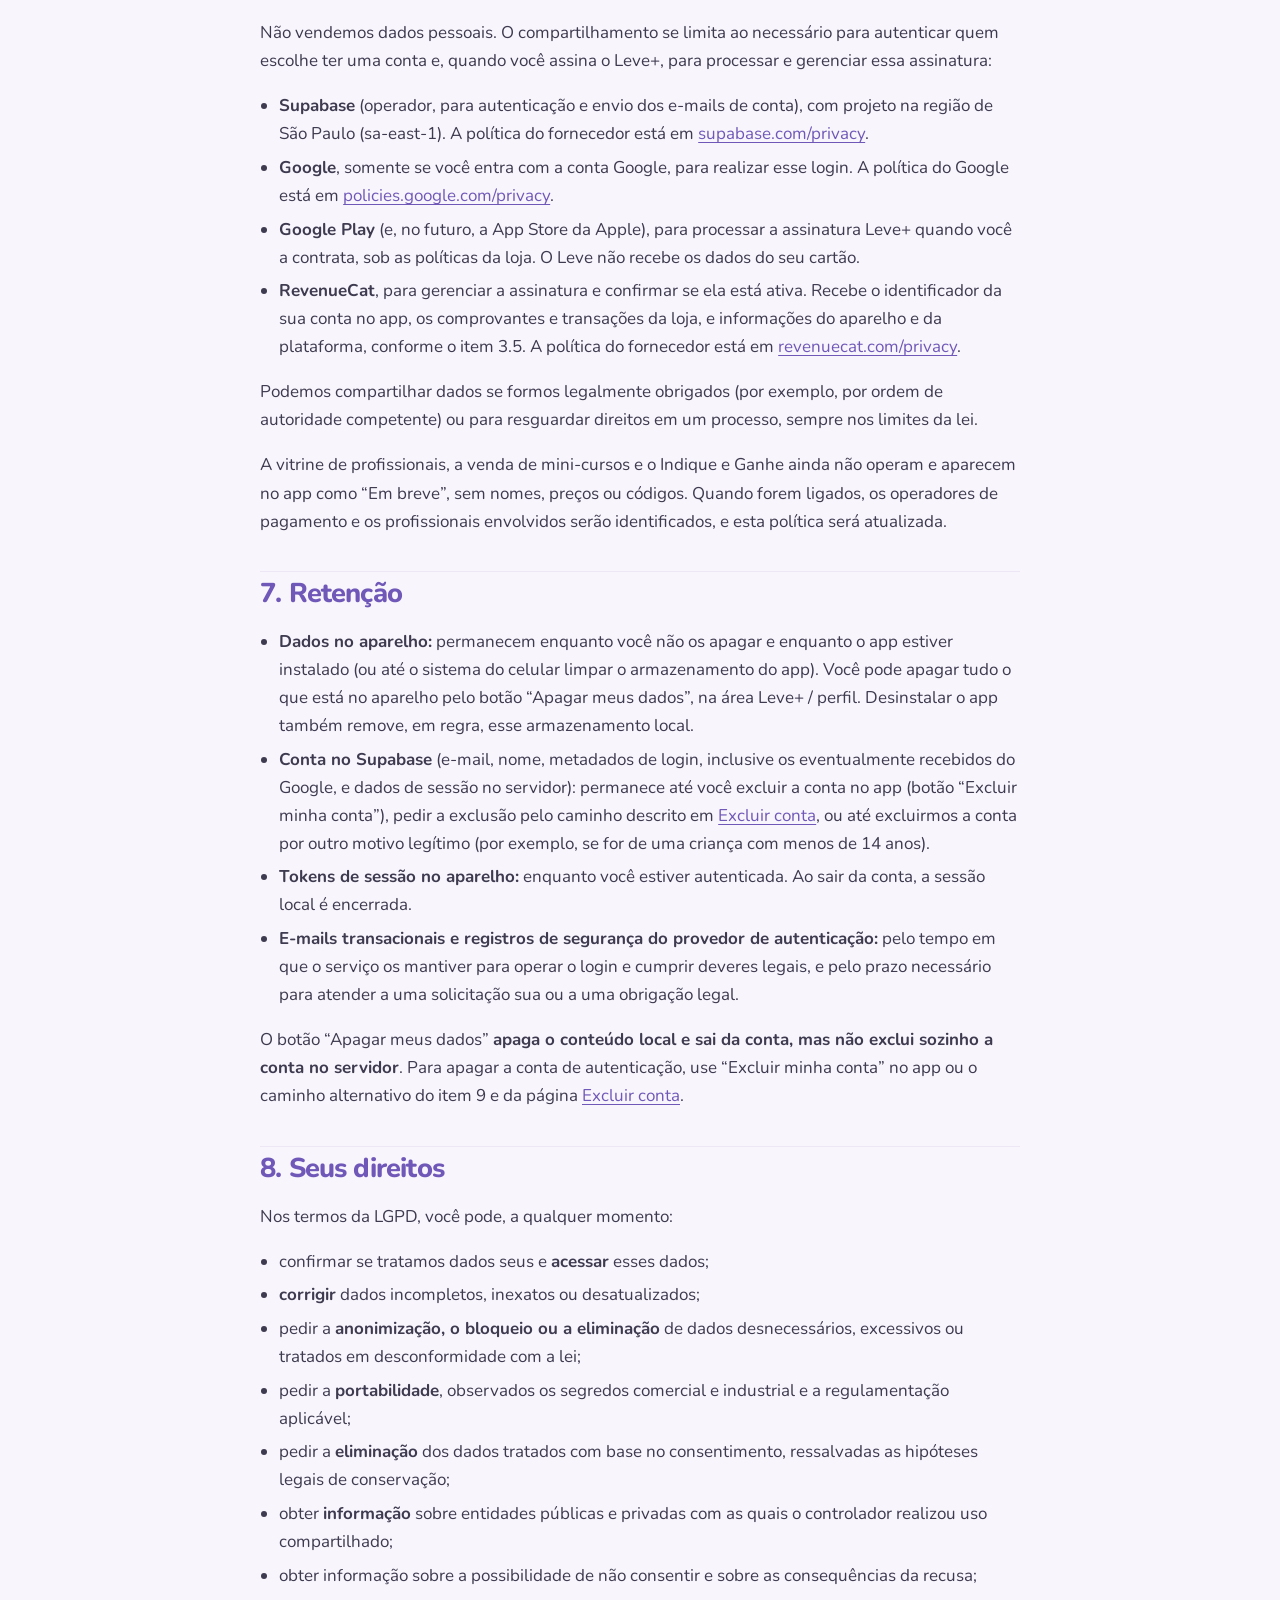
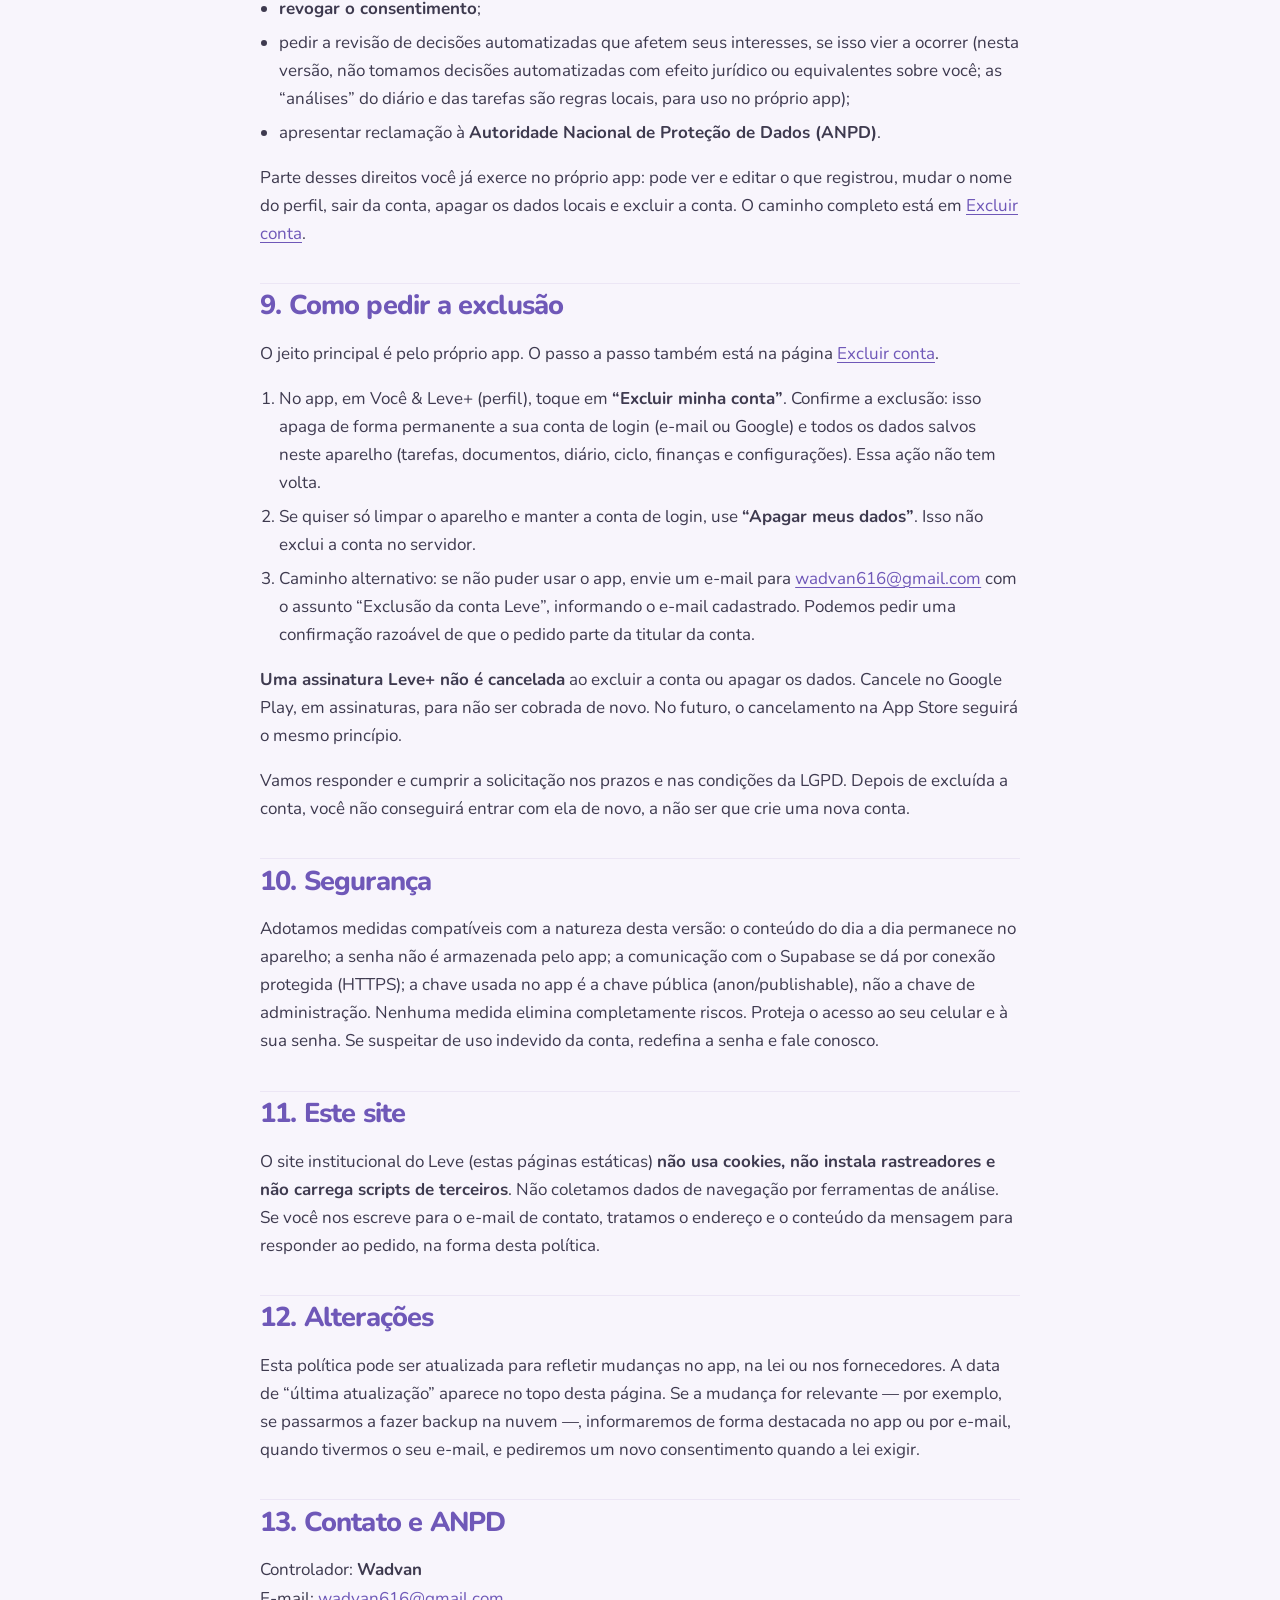
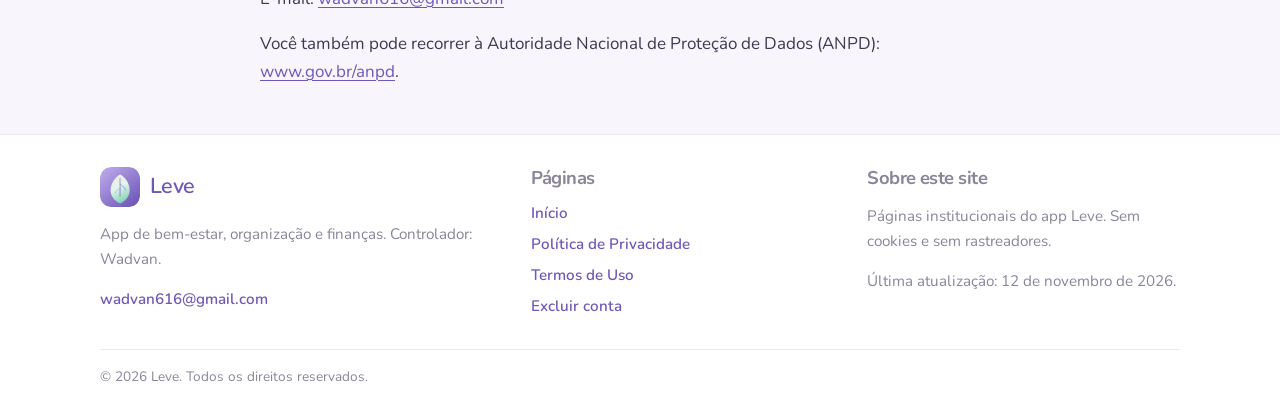
==== commit 08f6282c: "Atualiza faixa etária para 14 a 60 anos e seção do microfone" ====
--- a/privacidade.html
+++ b/privacidade.html
@@ -34,7 +34,7 @@
 
   <main id="conteudo" class="legal">
     <div class="prose-wrap legal-hero">
-      <p class="update">Última atualização: 11 de novembro de 2026</p>
+      <p class="update">Última atualização: 12 de novembro de 2026</p>
       <h1>Política de Privacidade</h1>
       <p class="lead">Esta política descreve como o app Leve e este site tratam dados pessoais, de acordo com a Lei nº 13.709/2018 (LGPD) e com o funcionamento atual do app (versão 1.0.0). Não reivindicamos recursos que ainda não existem: nesta versão não há backup na nuvem, anúncios nem ferramentas de análise. Os registros do dia a dia, inclusive os dados de ciclo, ficam no aparelho. As assinaturas Leve+, quando contratadas, são processadas pelo Google Play (e, no futuro, pela App Store da Apple) e gerenciadas pelo RevenueCat, conforme explicado abaixo.</p>
     </div>
@@ -44,7 +44,11 @@
         <strong>Neste documento</strong>
         <ol>
           <li><a href="#controlador">Quem é o controlador</a></li>
-          <li><a href="#publico">A quem se destina</a></li>
+          <li><a href="#publico">A quem se destina</a>
+            <ol>
+              <li><a href="#adolescentes">Adolescentes (14 a 17 anos)</a></li>
+            </ol>
+          </li>
           <li><a href="#dados">Quais dados tratamos e onde ficam</a></li>
           <li><a href="#finalidades">Finalidades e bases legais</a></li>
           <li><a href="#sensiveis">Dados sensíveis</a></li>
@@ -64,7 +68,9 @@
       <p>Para exercer direitos, tirar dúvidas ou pedir a exclusão da conta, escreva para <a href="mailto:wadvan616@gmail.com">wadvan616@gmail.com</a>.</p>
 
       <h2 id="publico">2. A quem se destina</h2>
-      <p>O Leve é um app de bem-estar, organização e finanças pessoais voltado a mulheres de 25 a 45 anos. <strong>Não é dirigido a crianças nem a adolescentes com menos de 18 anos.</strong> Não coletamos, de forma intencional, dados de menores de 18 anos. Se você souber que uma pessoa menor de 18 anos criou uma conta, avise-nos pelo e-mail acima para que a conta seja excluída.</p>
+      <p>O Leve é um app de bem-estar, organização e finanças pessoais voltado a mulheres de 14 a 60 anos. A idade mínima é de <strong>14 anos</strong>. O app não é destinado a crianças com menos de 14 anos. Adolescentes de 14 a 17 anos podem usar o Leve com o conhecimento e a autorização de um dos pais ou do responsável legal. Não coletamos, de forma intencional, dados de crianças com menos de 14 anos. Se você souber que uma criança com menos de 14 anos criou uma conta, avise-nos pelo e-mail acima para que a conta seja excluída.</p>
+      <h3 id="adolescentes">2.1 Adolescentes (14 a 17 anos)</h3>
+      <p>Quando uma adolescente usa o Leve, o tratamento dos dados observa o art. 14 da LGPD e o melhor interesse da adolescente. Não vendemos dados pessoais e não usamos dados de menores de 18 anos para publicidade direcionada. Dados de saúde, como o ciclo menstrual, sintomas, humor e o diário, ficam no próprio aparelho e não são enviados a um servidor nesta versão.</p>
 
       <h2 id="dados">3. Quais dados tratamos e onde ficam</h2>
       <p>O Leve é, nesta versão, <strong>local em primeiro lugar</strong> (local-first): o que você registra no dia a dia fica no próprio aparelho. A conta, se você criar uma, fica em um serviço de autenticação. São coisas diferentes, e explicamos as duas abaixo.</p>
@@ -127,7 +133,7 @@
         <li>não operamos ainda a vitrine de profissionais, a venda de mini-cursos nem o programa Indique e Ganhe (esses recursos aparecem no app como “Em breve”, sem nomes, preços ou códigos ativos); os desafios salvam o seu progresso só no aparelho, sem números de participantes de outras pessoas.</li>
       </ul>
       <p>Se você resolve compartilhar um cartão da Cápsula do Tempo pelo recurso de compartilhar do próprio celular, esse conteúdo sai do aparelho por uma ação sua, para o destino que você escolher (por exemplo, uma conversa ou uma rede social). O Leve não publica isso automaticamente.</p>
-      <p>O app pode pedir permissão de câmera e de fotos para guardar documentos e refeições, e pode usar o ditado do teclado do celular (o microfone, nesse caso, é do sistema do aparelho, não de um reconhecimento de voz próprio do Leve enviado a um servidor nosso).</p>
+      <p>O app pode pedir permissão de câmera e de fotos para guardar documentos e refeições. Se você toca no microfone da caixa “Tire da cabeça”, o aparelho ou o navegador transforma a sua fala em texto. O Leve não grava nem envia o áudio a um servidor nosso: o reconhecimento é feito pelo serviço de fala do aparelho ou do navegador (por exemplo, o da Apple ou o da Google, no Chrome), sujeito às políticas desses serviços. Você também pode continuar usando o ditado do teclado do celular.</p>
 
       <h3 id="assinatura">3.5 Assinatura Leve+, Google Play e RevenueCat</h3>
       <p>A assinatura opcional <strong>Leve+</strong> é processada pelo <strong>Google Play</strong> (e, no futuro, pela App Store da Apple) e gerenciada pelo <strong>RevenueCat</strong>, serviço que o Leve usa para confirmar se a sua assinatura está ativa e liberar os recursos correspondentes. O Leve não recebe nem armazena os dados do seu cartão: o pagamento fica com a loja.</p>
@@ -171,7 +177,7 @@
       <h2 id="retencao">7. Retenção</h2>
       <ul>
         <li><strong>Dados no aparelho:</strong> permanecem enquanto você não os apagar e enquanto o app estiver instalado (ou até o sistema do celular limpar o armazenamento do app). Você pode apagar tudo o que está no aparelho pelo botão “Apagar meus dados”, na área Leve+ / perfil. Desinstalar o app também remove, em regra, esse armazenamento local.</li>
-        <li><strong>Conta no Supabase</strong> (e-mail, nome, metadados de login, inclusive os eventualmente recebidos do Google, e dados de sessão no servidor): permanece até você excluir a conta no app (botão “Excluir minha conta”), pedir a exclusão pelo caminho descrito em <a href="excluir-conta.html">Excluir conta</a>, ou até excluirmos a conta por outro motivo legítimo (por exemplo, se for de uma pessoa menor de 18 anos).</li>
+        <li><strong>Conta no Supabase</strong> (e-mail, nome, metadados de login, inclusive os eventualmente recebidos do Google, e dados de sessão no servidor): permanece até você excluir a conta no app (botão “Excluir minha conta”), pedir a exclusão pelo caminho descrito em <a href="excluir-conta.html">Excluir conta</a>, ou até excluirmos a conta por outro motivo legítimo (por exemplo, se for de uma criança com menos de 14 anos).</li>
         <li><strong>Tokens de sessão no aparelho:</strong> enquanto você estiver autenticada. Ao sair da conta, a sessão local é encerrada.</li>
         <li><strong>E-mails transacionais e registros de segurança do provedor de autenticação:</strong> pelo tempo em que o serviço os mantiver para operar o login e cumprir deveres legais, e pelo prazo necessário para atender a uma solicitação sua ou a uma obrigação legal.</li>
       </ul>
@@ -241,7 +247,7 @@
       <div>
         <h3>Sobre este site</h3>
         <p>Páginas institucionais do app Leve. Sem cookies e sem rastreadores.</p>
-        <p>Última atualização: 11 de novembro de 2026.</p>
+        <p>Última atualização: 12 de novembro de 2026.</p>
       </div>
     </div>
     <div class="wrap fineprint">© 2026 Leve. Todos os direitos reservados.</div>
